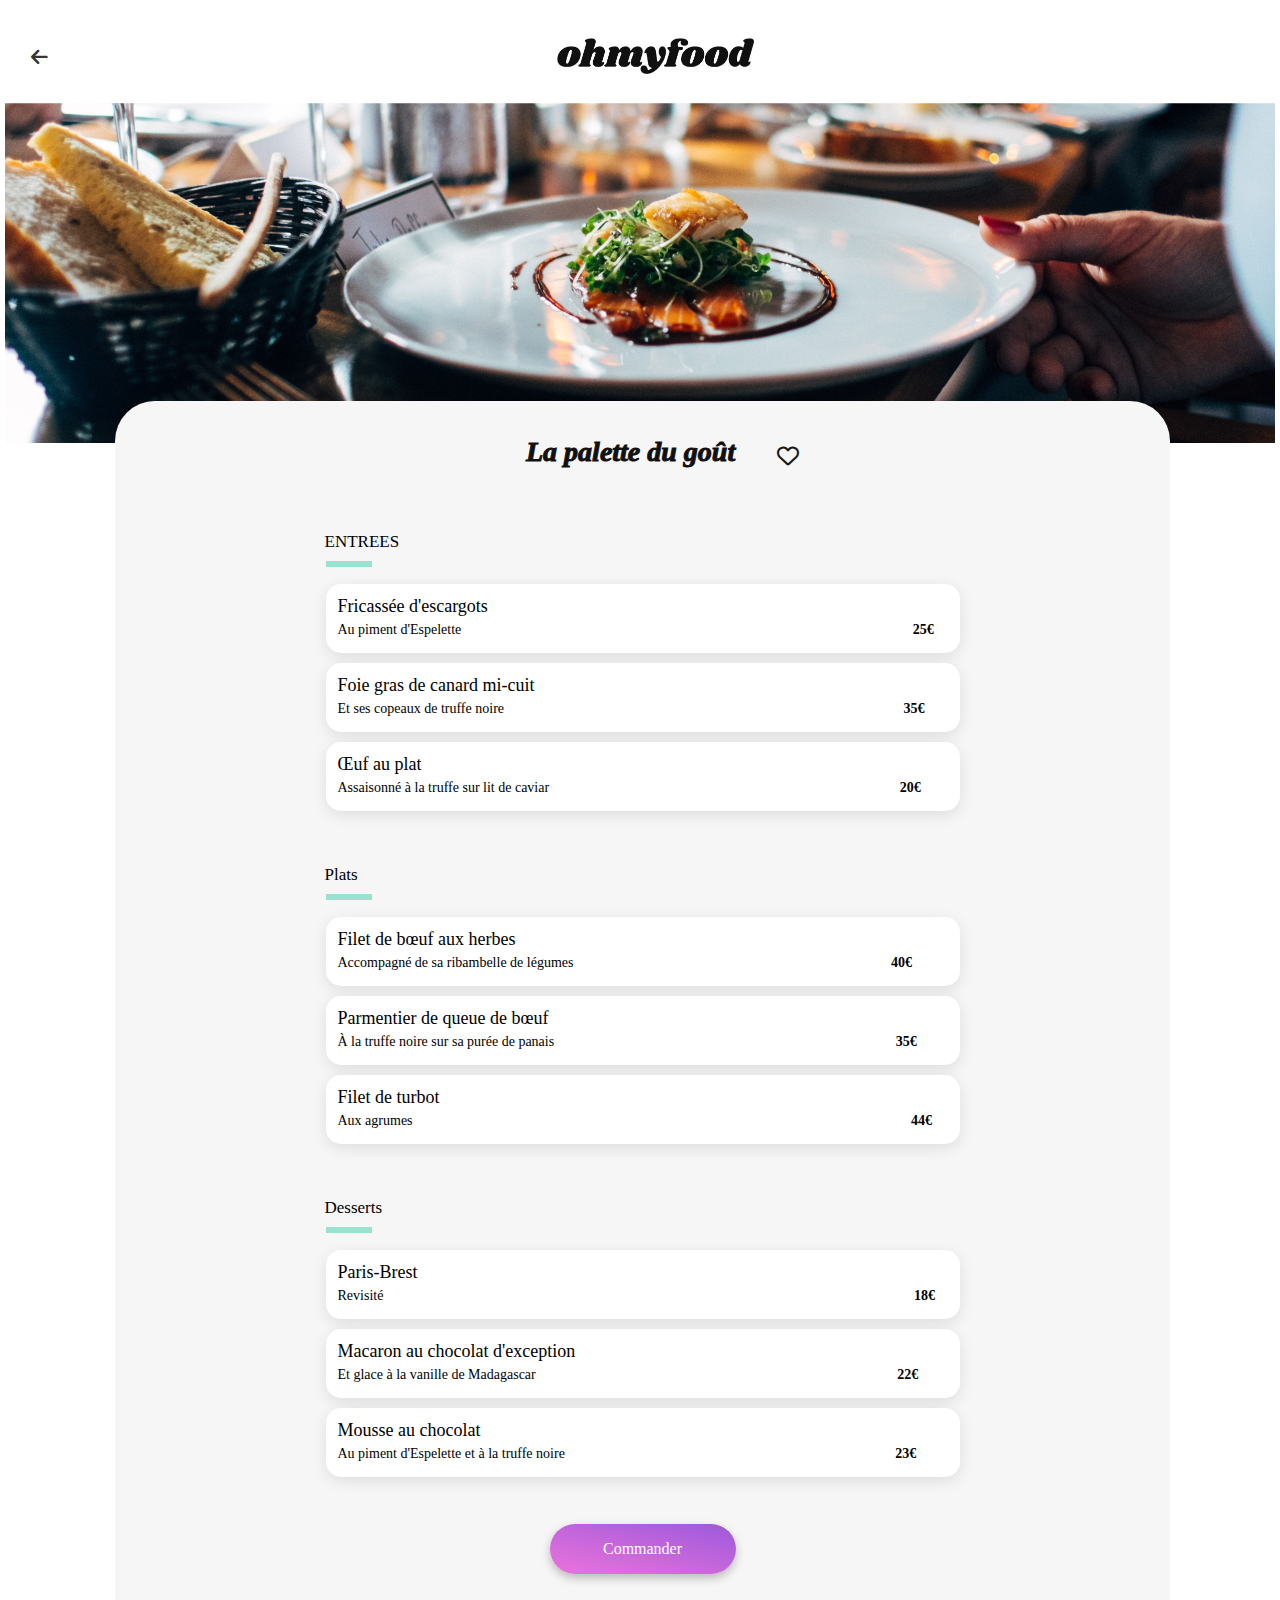
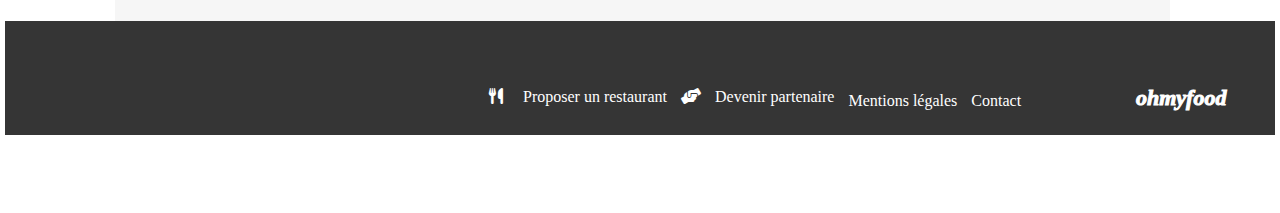
==== restaurant/page1.html @ 1f7837ab "Création des fichiers HTML, CSS, SASS du projet 4 et écriture de leur code" ====
<!DOCTYPE html>
<html lang="en">
<head>
	<meta charset="UTF-8">
	<meta name="viewport" content="width=device-width, initial-scale=1.0">
	<title>Menu - La palette du goût</title>
	<link rel="stylesheet" href="https://cdnjs.cloudflare.com/ajax/libs/font-awesome/6.0.0-beta3/css/all.min.css">
	<link rel="stylesheet" href="../sass/page-1.scss/page1.css">
</head>
<body>
	<div class="container">
		<header class="headers">
			<div class="page1-log">
				<div class="page1-log__icon-header">
					<a href="/restaurant/index.html"><i class="fa-solid fa-arrow-left"></i></a>
				</div>
				<img class="page1-log__logo" src="/images/logo/ohmyfood.png" alt="">
			</div>
		</header>
		<main>
			<img class="page1-img" src="/images/restaurants/jay-wennington-N_Y88TWmGwA-unsplash.jpg" alt="">
			<section>
				<div>
					<h1>La palette du goût</h1>
					<div>
						<input type="checkbox" class="checkbox" id="checkbox">
						<label for="checkbox" class="label">
							<i class="fa-regular fa-heart"></i>
						</label>
					</div>
				</div>
				<article>
						<div>
							<p>ENTREES</p>
							<div></div>
						</div>
						<div>
							<ul>
								<li class="list-item-1">
									<h2>Fricassée d'escargots</h2>
									<p>
										Au piment d'Espelette
										<span>25€</span>
									</p>
									<input type="checkbox" class="toggle-checkbox-1" id="trigger-1">
      								<label for="trigger-1" class="trigger-1">
										<div>
											<span>
												<i class="fa-solid fa-check"></i>
											</span>
										</div>
									</label>
								</li>
								<li class="list-item-2">
									<h2>Foie gras de canard mi-cuit</h2>
									<p>
										Et ses copeaux de truffe noire
										<span class="montant-35">35€</span>
									</p>
									<input type="checkbox" class="toggle-checkbox-2" id="trigger-2">
      								<label for="trigger-2" class="trigger-2">
										<div class="button-vert">
											<span>
												<i class="fa-solid fa-check"></i>
											</span>
										</div>
									</label>
								</li>
								<li class="list-item-3">
									<h2>Œuf au plat</h2>
									<p>
										Assaisonné à la truffe sur lit de caviar
										<span class="montant-20">20€</span>
									</p>
									<input type="checkbox" class="toggle-checkbox-3" id="trigger-3">
      								<label for="trigger-3" class="trigger-3">
										<div class="button-vert">
											<span>
												<i class="fa-solid fa-check"></i>
											</span>
										</div>
									</label>
								</li>
							</ul>
						</div>
				</article>
				<article>
					<div>
						<p>Plats</p>
						<div></div>
					</div>
					<div>
						<ul>
							<li class="list-item-4">
								<h2>Filet de bœuf aux herbes</h2>
								<p>
									Accompagné de sa ribambelle de légumes
									<span class="montant-40">40€</span>
								</p>
								<input type="checkbox" class="toggle-checkbox-4" id="trigger-4">
      							<label for="trigger-4" class="trigger-4">
									<div class="button-vert">
										<span>
											<i class="fa-solid fa-check"></i>
										</span>
									</div>
								</label>
							</li>
							<li class="list-item-5">
								<h2>Parmentier de queue de bœuf</h2>
								<p>
									À la truffe noire sur sa purée de panais
									<span class="montant-list">35€</span>
								</p>
								<input type="checkbox" class="toggle-checkbox-5" id="trigger-5">
      							<label for="trigger-5" class="trigger-5">
									<div class="button-vert">
										<span>
											<i class="fa-solid fa-check"></i>
										</span>
									</div>
								</label>
							</li>
							<li class="list-item-6">
								<h2>Filet de turbot</h2>
								<p>
									Aux agrumes
									<span class="montant-list-1">44€</span>
								</p>
								<input type="checkbox" class="toggle-checkbox-6" id="trigger-6">
      							<label for="trigger-6" class="trigger-6">
									<div class="button-vert">
										<span>
											<i class="fa-solid fa-check"></i>
										</span>
									</div>
								</label>
							</li>
						</ul>
					</div>
				</article>
				<article>
					<div>
						<p>Desserts</p>
						<div></div>
					</div>
					<div>
						<ul>
							<li class="list-item-7">
								<h2>Paris-Brest</h2>
								<p>
									Revisité
									<span class="montant-list-2">18€</span>
								</p>
								<input type="checkbox" class="toggle-checkbox-7" id="trigger-7">
      							<label for="trigger-7" class="trigger-7">
									<div class="button-vert">
										<span>
											<i class="fa-solid fa-check"></i>
										</span>
									</div>
								</label>
							</li>
							<li class="list-item-8">
								<h2>Macaron au chocolat d'exception</h2>
								<p>
									Et glace à la vanille de Madagascar
									<span class="montant-list-3">22€</span>
								</p>
								<input type="checkbox" class="toggle-checkbox-8" id="trigger-8">
      							<label for="trigger-8" class="trigger-8">
									<div class="button-vert">
										<span>
											<i class="fa-solid fa-check"></i>
										</span>
									</div>
								</label>
							</li>
							<li class="list-item-9">
								<h2>Mousse au chocolat</h2>
								<p>
									Au piment d'Espelette et à la truffe noire
									<span class="montant-list-4">23€</span>
								</p>
								<input type="checkbox" class="toggle-checkbox-9" id="trigger-9">
      							<label for="trigger-9" class="trigger-9">
									<div class="button-vert">
										<span>
											<i class="fa-solid fa-check"></i>
										</span>
									</div>
								</label>
							</li>
						</ul>
					</div>
				</article>
				<button>Commander</button>
			</section>
		</main>
		<footer>
			<h2>ohmyfood</h2>
			<div>
				<p class="icon-restaurant">
					<i class="fa-solid fa-utensils"></i>
					Proposer un restaurant
				</p>
				<p class="icon-restaurant-2">
					<i class="fa-solid fa-handshake-angle"></i>
					Devenir partenaire
				</p>
				<p>Mentions légales</p>
				<p>Contact</p>
			</div>
		</footer>
	</div>
</body>
</html>
---- sass/page-1.scss/page1.css ----
@keyframes slideIn {
  from {
    width: 0;
    opacity: 0;
  }
  to {
    width: 17%;
    opacity: 1;
  }
}
@keyframes movePrice {
  from {
    transform: translateX(0);
  }
  to {
    transform: translateX(-40%);
  }
}
* {
  font-family: Roboto;
}

body {
  display: flex;
  flex-direction: column;
  justify-content: center;
}

.container {
  display: flex;
  flex-direction: column;
  justify-content: center;
  align-items: center;
  width: 100%;
  height: auto;
  padding: 0 20px;
  box-sizing: border-box;
}

.headers {
  display: flex;
  align-items: center;
  justify-content: center;
  width: 375px;
  height: 63px;
}
@media (min-width: 1024px) {
  .headers {
    width: 1270px;
    height: 96.34px;
  }
}

.page1-log {
  display: flex;
  flex-direction: row;
  align-items: center;
  justify-content: center;
  width: 375px;
  height: 63px;
}
.page1-log__icon-header {
  display: flex;
  align-items: center;
  justify-content: center;
  width: 30px;
  height: 30px;
}
.page1-log__icon-header a {
  text-decoration: none;
  color: inherit;
}
.page1-log__icon-header .fa-arrow-left {
  display: flex;
  align-items: center;
  justify-content: center;
  color: rgb(53, 53, 53);
  font-size: 19px;
  padding-right: 105px;
}
@media (min-width: 1024px) {
  .page1-log__icon-header .fa-arrow-left {
    margin-left: -900px;
  }
}
.page1-log__logo {
  width: 197px;
  height: 36px;
}

.page1-img {
  width: 375px;
  margin-top: 0;
  position: relative;
}
@media (min-width: 1024px) {
  .page1-img {
    width: 1270px;
    height: 430px;
    margin-top: -91px;
    -o-object-fit: cover;
       object-fit: cover;
    -webkit-clip-path: inset(90px 0 0 0);
            clip-path: inset(90px 0 0 0);
  }
}

section {
  display: flex;
  flex-direction: column;
  align-items: center;
  position: absolute;
  margin-top: -56px;
  width: 375px;
  height: 1170px;
  background: rgb(246, 246, 246);
  border-radius: 40px 40px 0 0;
}
@media (min-width: 1024px) {
  section {
    margin-left: 110px;
    width: 1055px;
    height: 1220px;
    margin-top: -46px;
  }
}
section div {
  display: flex;
  flex-direction: row;
}
section div h1 {
  width: 341px;
  height: 29px;
  font-family: Shrikhand;
  font-size: 28px;
  font-style: italic;
  font-weight: bold;
  -webkit-text-stroke: 1px;
  color: rgb(16, 16, 16);
  margin-left: 90px;
  margin-top: 35px;
}
@media (min-width: 1024px) {
  section div h1 {
    margin-left: 180px;
    margin-bottom: 50px;
  }
}
section div div {
  display: flex;
  justify-content: center;
  align-items: center;
  width: 22px;
  height: 21px;
  margin-top: 43px;
  margin-right: 70px;
}
@media (min-width: 1024px) {
  section div div {
    margin-left: -20px;
  }
}
section div div .checkbox {
  margin-top: -40px;
  display: none;
}
section div div .label {
  cursor: pointer;
  width: 23px;
  height: 20px;
  margin-left: -140px;
}
section div div i {
  font-size: 22px;
  opacity: 0.9;
  padding-right: 150px;
}
section div div .checkbox:checked ~ .label i {
  color: #9356DC;
  font-weight: 900;
}
section article {
  width: 349px;
  height: 333px;
}
@media (min-width: 1024px) {
  section article {
    display: flex;
    flex-direction: column;
    justify-content: center;
    align-items: center;
  }
}
section article div {
  display: flex;
  flex-direction: column;
}
@media (min-width: 1024px) {
  section article div {
    width: 634px;
  }
}
section article div p {
  width: 275px;
  height: 27px;
  font-size: 17px;
  font-weight: 300;
  color: rgb(0, 0, 0);
}
@media (min-width: 1024px) {
  section article div p {
    padding-right: 361px;
  }
}
section article div div {
  width: 40px;
  height: 0;
  margin-top: -15px;
  border: 3px solid rgb(153, 226, 208);
}
@media (min-width: 1024px) {
  section article div div {
    margin-left: -518px;
    margin-bottom: -20px;
  }
}
@media (min-width: 1024px) {
  section article div {
    display: flex;
    justify-content: center;
    align-items: center;
  }
}
section article div ul {
  display: flex;
  flex-direction: column;
  align-items: center;
  gap: 10px;
}
@media (min-width: 1024px) {
  section article div ul {
    width: 634px;
    height: 270px;
    justify-content: center;
  }
}
section article div ul .list-item-1 {
  position: relative;
  margin-left: -40px;
  width: 349px;
  height: 69px;
  border-radius: 15px 15px 15px 15px;
  background: rgb(255, 255, 255);
  box-shadow: 0px 4.01px 15.04px 0px rgba(0, 0, 0, 0.1);
  list-style-type: none;
  cursor: pointer;
  overflow: hidden;
}
@media (min-width: 1024px) {
  section article div ul .list-item-1 {
    width: 634px;
  }
}
section article div ul .list-item-1 h2 {
  width: 267px;
  height: 21px;
  font-size: 18px;
  font-weight: 500;
  line-height: 21.09px;
  margin-top: 12px;
  padding-left: 12px;
  text-wrap: nowrap;
}
section article div ul .list-item-1 p {
  width: 20px;
  height: 19px;
  margin-top: -10px;
  font-size: 14px;
  padding-left: 12px;
  text-wrap: nowrap;
}
@media (min-width: 1024px) {
  section article div ul .list-item-1 p {
    text-wrap: nowrap;
    width: 0;
  }
}
section article div ul .list-item-1 p span {
  margin-left: 158px;
  font-weight: bold;
  transition: transform 1s ease;
}
@media (min-width: 1024px) {
  section article div ul .list-item-1 p span {
    margin-left: 448px;
  }
}
section article div ul .list-item-1 label div {
  display: flex;
  align-items: center;
  justify-content: center;
  position: absolute;
  background: rgb(153, 226, 208);
  width: 56px;
  right: -70px;
  height: 69px;
  border: none;
  margin-top: 0;
  border-radius: 0px 15px 15px 0px;
  opacity: 0;
}
@media (min-width: 1024px) {
  section article div ul .list-item-1 label div {
    margin-left: 634px;
    height: 69.5px;
  }
}
section article div ul .list-item-1 label div span {
  display: flex;
  align-items: center;
  justify-content: center;
  width: 20px;
  height: 20px;
  background-color: white;
  border-radius: 50px;
}
section article div ul .list-item-1 label div span i {
  display: flex;
  align-items: center;
  justify-content: center;
  color: rgb(153, 226, 208);
  font-size: 15px;
  padding: 2px 2px 0 2px;
}
section article div ul .list-item-1 .toggle-checkbox-1 {
  display: none;
}
section article div ul .list-item-1 .trigger-1 {
  display: block;
  cursor: pointer;
  width: 100%;
  height: 100%;
  margin-top: -71px;
}
section article div ul .list-item-1 .toggle-checkbox-1:checked + .trigger-1 div {
  animation: slideIn 0.5s forwards;
}
@media (min-width: 1024px) {
  section article div ul .list-item-1 .toggle-checkbox-1:hover + .trigger-1 div {
    animation: slideIn 0.5s forwards;
  }
}
section article div ul .list-item-1 .toggle-checkbox-1:checked ~ .trigger-1 p span {
  animation: movePrice 0.5s forwards;
}
section article div ul .list-item-2 {
  position: relative;
  margin-left: -40px;
  width: 349px;
  height: 69px;
  border-radius: 15px 15px 15px 15px;
  background: rgb(255, 255, 255);
  box-shadow: 0px 4.01px 15.04px 0px rgba(0, 0, 0, 0.1);
  list-style-type: none;
  cursor: pointer;
  overflow: hidden;
}
@media (min-width: 1024px) {
  section article div ul .list-item-2 {
    width: 634px;
  }
}
section article div ul .list-item-2 h2 {
  width: 267px;
  height: 21px;
  font-size: 18px;
  font-weight: 500;
  line-height: 21.09px;
  margin-top: 12px;
  padding-left: 12px;
  text-wrap: nowrap;
}
section article div ul .list-item-2 p {
  width: 20px;
  height: 19px;
  margin-top: -10px;
  font-size: 14px;
  padding-left: 12px;
  text-wrap: nowrap;
}
@media (min-width: 1024px) {
  section article div ul .list-item-2 p {
    text-wrap: nowrap;
  }
}
section article div ul .list-item-2 p .montant-35 {
  margin-left: 108px;
  font-weight: bold;
}
@media (min-width: 1024px) {
  section article div ul .list-item-2 p .montant-35 {
    margin-left: 396px;
  }
}
section article div ul .list-item-2 label div {
  display: flex;
  align-items: center;
  justify-content: center;
  position: absolute;
  background: rgb(153, 226, 208);
  width: 56px;
  right: -70px;
  height: 69px;
  border: none;
  margin-top: -1px;
  border-radius: 0px 15px 15px 0px;
  opacity: 0;
}
@media (min-width: 1024px) {
  section article div ul .list-item-2 label div {
    margin-left: 634px;
  }
}
section article div ul .list-item-2 label div span {
  display: flex;
  align-items: center;
  width: 20px;
  height: 20px;
  background-color: white;
  border-radius: 50px;
}
section article div ul .list-item-2 label div span i {
  color: rgb(153, 226, 208);
  font-size: 15px;
  padding: 2px 0 0 2px;
}
section article div ul .list-item-2 .toggle-checkbox-2 {
  display: none;
}
section article div ul .list-item-2 .trigger-2 {
  display: block;
  cursor: pointer;
  width: 100%;
  height: 100%;
  margin-top: -70px;
}
section article div ul .list-item-2 .toggle-checkbox-2:checked + .trigger-2 div {
  animation: slideIn 0.5s forwards;
}
@media (min-width: 1024px) {
  section article div ul .list-item-2 .toggle-checkbox-2:hover + .trigger-2 div {
    animation: slideIn 0.5s forwards;
  }
}
section article div ul .list-item-3 {
  position: relative;
  margin-left: -40px;
  width: 349px;
  height: 69px;
  border-radius: 15px 15px 15px 15px;
  background: rgb(255, 255, 255);
  box-shadow: 0px 4.01px 15.04px 0px rgba(0, 0, 0, 0.1);
  list-style-type: none;
  cursor: pointer;
  overflow: hidden;
}
@media (min-width: 1024px) {
  section article div ul .list-item-3 {
    width: 634px;
  }
}
section article div ul .list-item-3 h2 {
  width: 267px;
  height: 21px;
  font-size: 18px;
  font-weight: 500;
  line-height: 21.09px;
  margin-top: 12px;
  padding-left: 12px;
  text-wrap: nowrap;
}
section article div ul .list-item-3 p {
  width: 20px;
  height: 19px;
  margin-top: -10px;
  font-size: 14px;
  padding-left: 12px;
  text-wrap: nowrap;
}
@media (min-width: 1024px) {
  section article div ul .list-item-3 p {
    text-wrap: nowrap;
  }
}
section article div ul .list-item-3 p .montant-20 {
  margin-left: 60px;
  font-weight: bold;
}
@media (min-width: 1024px) {
  section article div ul .list-item-3 p .montant-20 {
    margin-left: 347px;
  }
}
section article div ul .list-item-3 label div {
  display: flex;
  align-items: center;
  justify-content: center;
  position: absolute;
  background: rgb(153, 226, 208);
  width: 56px;
  right: -70px;
  height: 69px;
  border: none;
  margin-top: -1px;
  border-radius: 0px 15px 15px 0px;
  opacity: 0;
}
@media (min-width: 1024px) {
  section article div ul .list-item-3 label div {
    margin-left: 634px;
    height: 69.5px;
  }
}
section article div ul .list-item-3 label div span {
  display: flex;
  align-items: center;
  width: 20px;
  height: 20px;
  background-color: white;
  border-radius: 50px;
}
section article div ul .list-item-3 label div span i {
  color: rgb(153, 226, 208);
  font-size: 15px;
  padding: 2px 0 0 2px;
}
section article div ul .list-item-3 .toggle-checkbox-3 {
  display: none;
}
section article div ul .list-item-3 .trigger-3 {
  display: block;
  cursor: pointer;
  width: 100%;
  height: 100%;
  margin-top: -70px;
}
section article div ul .list-item-3 .toggle-checkbox-3:checked + .trigger-3 div {
  animation: slideIn 0.5s forwards;
}
@media (min-width: 1024px) {
  section article div ul .list-item-3 .toggle-checkbox-3:hover + .trigger-3 div {
    animation: slideIn 0.5s forwards;
  }
}
section article div ul .list-item-4 {
  position: relative;
  margin-left: -40px;
  width: 349px;
  height: 69px;
  border-radius: 15px 15px 15px 15px;
  background: rgb(255, 255, 255);
  box-shadow: 0px 4.01px 15.04px 0px rgba(0, 0, 0, 0.1);
  list-style-type: none;
  cursor: pointer;
  overflow: hidden;
}
@media (min-width: 1024px) {
  section article div ul .list-item-4 {
    width: 634px;
  }
}
section article div ul .list-item-4 h2 {
  width: 267px;
  height: 21px;
  font-size: 18px;
  font-weight: 500;
  line-height: 21.09px;
  margin-top: 12px;
  padding-left: 12px;
  text-wrap: nowrap;
}
section article div ul .list-item-4 p {
  width: 20px;
  height: 19px;
  margin-top: -10px;
  font-size: 14px;
  padding-left: 12px;
  text-wrap: nowrap;
}
@media (min-width: 1024px) {
  section article div ul .list-item-4 p {
    text-wrap: nowrap;
  }
}
section article div ul .list-item-4 p .montant-40 {
  margin-left: 29px;
  font-weight: bold;
}
@media (min-width: 1024px) {
  section article div ul .list-item-4 p .montant-40 {
    margin-left: 314px;
  }
}
section article div ul .list-item-4 label div {
  display: flex;
  align-items: center;
  justify-content: center;
  position: absolute;
  background: rgb(153, 226, 208);
  width: 56px;
  right: -70px;
  height: 69px;
  border: none;
  margin-top: -1px;
  border-radius: 0px 15px 15px 0px;
  opacity: 0;
}
@media (min-width: 1024px) {
  section article div ul .list-item-4 label div {
    margin-left: 634px;
  }
}
section article div ul .list-item-4 label div span {
  display: flex;
  align-items: center;
  width: 20px;
  height: 20px;
  background-color: white;
  border-radius: 50px;
}
section article div ul .list-item-4 label div span i {
  color: rgb(153, 226, 208);
  font-size: 15px;
  padding: 2px 0 0 2px;
}
section article div ul .list-item-4 .toggle-checkbox-4 {
  display: none;
}
section article div ul .list-item-4 .trigger-4 {
  display: block;
  cursor: pointer;
  width: 100%;
  height: 100%;
  margin-top: -70px;
}
section article div ul .list-item-4 .toggle-checkbox-4:checked + .trigger-4 div {
  animation: slideIn 0.5s forwards;
}
@media (min-width: 1024px) {
  section article div ul .list-item-4 .toggle-checkbox-4:hover + .trigger-4 div {
    animation: slideIn 0.5s forwards;
  }
}
section article div ul .list-item-5 {
  position: relative;
  margin-left: -40px;
  width: 349px;
  height: 69px;
  border-radius: 15px 15px 15px 15px;
  background: rgb(255, 255, 255);
  box-shadow: 0px 4.01px 15.04px 0px rgba(0, 0, 0, 0.1);
  list-style-type: none;
  cursor: pointer;
  overflow: hidden;
}
@media (min-width: 1024px) {
  section article div ul .list-item-5 {
    width: 634px;
  }
}
section article div ul .list-item-5 h2 {
  width: 267px;
  height: 21px;
  font-size: 18px;
  font-weight: 500;
  line-height: 21.09px;
  margin-top: 12px;
  padding-left: 12px;
  text-wrap: nowrap;
}
section article div ul .list-item-5 p {
  width: 20px;
  height: 19px;
  margin-top: -10px;
  font-size: 14px;
  padding-left: 12px;
  text-wrap: nowrap;
}
@media (min-width: 1024px) {
  section article div ul .list-item-5 p {
    text-wrap: nowrap;
  }
}
section article div ul .list-item-5 p .montant-list {
  margin-left: 54px;
  font-weight: bold;
}
@media (min-width: 1024px) {
  section article div ul .list-item-5 p .montant-list {
    margin-left: 338px;
  }
}
section article div ul .list-item-5 label div {
  display: flex;
  align-items: center;
  justify-content: center;
  position: absolute;
  background: rgb(153, 226, 208);
  width: 56px;
  right: -70px;
  height: 69px;
  border: none;
  margin-top: -1px;
  border-radius: 0px 15px 15px 0px;
  opacity: 0;
}
@media (min-width: 1024px) {
  section article div ul .list-item-5 label div {
    margin-left: 634px;
    height: 69.5px;
  }
}
section article div ul .list-item-5 label div span {
  display: flex;
  align-items: center;
  width: 20px;
  height: 20px;
  background-color: white;
  border-radius: 50px;
}
section article div ul .list-item-5 label div span i {
  color: rgb(153, 226, 208);
  font-size: 15px;
  padding: 2px 0 0 2px;
}
section article div ul .list-item-5 .toggle-checkbox-5 {
  display: none;
}
section article div ul .list-item-5 .trigger-5 {
  display: block;
  cursor: pointer;
  width: 100%;
  height: 100%;
  margin-top: -70px;
}
section article div ul .list-item-5 .toggle-checkbox-5:checked + .trigger-5 div {
  animation: slideIn 0.5s forwards;
}
@media (min-width: 1024px) {
  section article div ul .list-item-5 .toggle-checkbox-5:hover + .trigger-5 div {
    animation: slideIn 0.5s forwards;
  }
}
section article div ul .list-item-6 {
  position: relative;
  margin-left: -40px;
  width: 349px;
  height: 69px;
  border-radius: 15px 15px 15px 15px;
  background: rgb(255, 255, 255);
  box-shadow: 0px 4.01px 15.04px 0px rgba(0, 0, 0, 0.1);
  list-style-type: none;
  cursor: pointer;
  overflow: hidden;
}
@media (min-width: 1024px) {
  section article div ul .list-item-6 {
    width: 634px;
  }
}
section article div ul .list-item-6 h2 {
  width: 267px;
  height: 21px;
  font-size: 18px;
  font-weight: 500;
  line-height: 21.09px;
  margin-top: 12px;
  padding-left: 12px;
  text-wrap: nowrap;
}
section article div ul .list-item-6 p {
  width: 20px;
  height: 19px;
  margin-top: -10px;
  font-size: 14px;
  padding-left: 12px;
  text-wrap: nowrap;
}
@media (min-width: 1024px) {
  section article div ul .list-item-6 p {
    text-wrap: nowrap;
  }
}
section article div ul .list-item-6 p .montant-list-1 {
  margin-left: 211px;
  font-weight: bold;
}
@media (min-width: 1024px) {
  section article div ul .list-item-6 p .montant-list-1 {
    margin-left: 495px;
  }
}
section article div ul .list-item-6 label div {
  display: flex;
  align-items: center;
  justify-content: center;
  position: absolute;
  background: rgb(153, 226, 208);
  width: 56px;
  right: -70px;
  height: 69px;
  border: none;
  margin-top: -1px;
  border-radius: 0px 15px 15px 0px;
  opacity: 0;
}
@media (min-width: 1024px) {
  section article div ul .list-item-6 label div {
    margin-left: 634px;
  }
}
section article div ul .list-item-6 label div span {
  display: flex;
  align-items: center;
  width: 20px;
  height: 20px;
  background-color: white;
  border-radius: 50px;
}
section article div ul .list-item-6 label div span i {
  color: rgb(153, 226, 208);
  font-size: 15px;
  padding: 2px 0 0 2px;
}
section article div ul .list-item-6 .toggle-checkbox-6 {
  display: none;
}
section article div ul .list-item-6 .trigger-6 {
  display: block;
  cursor: pointer;
  width: 100%;
  height: 100%;
  margin-top: -70px;
}
section article div ul .list-item-6 .toggle-checkbox-6:checked + .trigger-6 div {
  animation: slideIn 0.5s forwards;
}
@media (min-width: 1024px) {
  section article div ul .list-item-6 .toggle-checkbox-6:hover + .trigger-6 div {
    animation: slideIn 0.5s forwards;
  }
}
section article div ul .list-item-7 {
  position: relative;
  margin-left: -40px;
  width: 349px;
  height: 69px;
  border-radius: 15px 15px 15px 15px;
  background: rgb(255, 255, 255);
  box-shadow: 0px 4.01px 15.04px 0px rgba(0, 0, 0, 0.1);
  list-style-type: none;
  cursor: pointer;
  overflow: hidden;
}
@media (min-width: 1024px) {
  section article div ul .list-item-7 {
    width: 634px;
  }
}
section article div ul .list-item-7 h2 {
  width: 267px;
  height: 21px;
  font-size: 18px;
  font-weight: 500;
  line-height: 21.09px;
  margin-top: 12px;
  padding-left: 12px;
  text-wrap: nowrap;
}
section article div ul .list-item-7 p {
  width: 20px;
  height: 19px;
  margin-top: -10px;
  font-size: 14px;
  padding-left: 12px;
  text-wrap: nowrap;
}
@media (min-width: 1024px) {
  section article div ul .list-item-7 p {
    text-wrap: nowrap;
  }
}
section article div ul .list-item-7 p .montant-list-2 {
  margin-left: 243px;
  font-weight: bold;
}
@media (min-width: 1024px) {
  section article div ul .list-item-7 p .montant-list-2 {
    margin-left: 527px;
  }
}
section article div ul .list-item-7 label div {
  display: flex;
  align-items: center;
  justify-content: center;
  position: absolute;
  background: rgb(153, 226, 208);
  width: 56px;
  right: -70px;
  height: 69px;
  border: none;
  margin-top: -1px;
  border-radius: 0px 15px 15px 0px;
  opacity: 0;
}
@media (min-width: 1024px) {
  section article div ul .list-item-7 label div {
    margin-left: 634px;
    height: 69.5px;
  }
}
section article div ul .list-item-7 label div span {
  display: flex;
  align-items: center;
  width: 20px;
  height: 20px;
  background-color: white;
  border-radius: 50px;
}
section article div ul .list-item-7 label div span i {
  color: rgb(153, 226, 208);
  font-size: 15px;
  padding: 2px 0 0 2px;
}
section article div ul .list-item-7 .toggle-checkbox-7 {
  display: none;
}
section article div ul .list-item-7 .trigger-7 {
  display: block;
  cursor: pointer;
  width: 100%;
  height: 100%;
  margin-top: -70px;
}
section article div ul .list-item-7 .toggle-checkbox-7:checked + .trigger-7 div {
  animation: slideIn 0.5s forwards;
}
@media (min-width: 1024px) {
  section article div ul .list-item-7 .toggle-checkbox-7:hover + .trigger-7 div {
    animation: slideIn 0.5s forwards;
  }
}
section article div ul .list-item-8 {
  position: relative;
  margin-left: -40px;
  width: 349px;
  height: 69px;
  border-radius: 15px 15px 15px 15px;
  background: rgb(255, 255, 255);
  box-shadow: 0px 4.01px 15.04px 0px rgba(0, 0, 0, 0.1);
  list-style-type: none;
  cursor: pointer;
  overflow: hidden;
}
@media (min-width: 1024px) {
  section article div ul .list-item-8 {
    width: 634px;
  }
}
section article div ul .list-item-8 h2 {
  width: 267px;
  height: 21px;
  font-size: 18px;
  font-weight: 500;
  line-height: 21.09px;
  margin-top: 12px;
  padding-left: 12px;
  text-wrap: nowrap;
}
section article div ul .list-item-8 p {
  width: 20px;
  height: 19px;
  margin-top: -10px;
  font-size: 14px;
  padding-left: 12px;
  text-wrap: nowrap;
}
@media (min-width: 1024px) {
  section article div ul .list-item-8 p {
    text-wrap: nowrap;
  }
}
section article div ul .list-item-8 p .montant-list-3 {
  margin-left: 76px;
  font-weight: bold;
}
@media (min-width: 1024px) {
  section article div ul .list-item-8 p .montant-list-3 {
    margin-left: 358px;
  }
}
section article div ul .list-item-8 label div {
  display: flex;
  align-items: center;
  justify-content: center;
  position: absolute;
  background: rgb(153, 226, 208);
  width: 56px;
  right: -70px;
  height: 69px;
  border: none;
  margin-top: -1px;
  border-radius: 0px 15px 15px 0px;
  opacity: 0;
}
@media (min-width: 1024px) {
  section article div ul .list-item-8 label div {
    margin-left: 634px;
  }
}
section article div ul .list-item-8 label div span {
  display: flex;
  align-items: center;
  width: 20px;
  height: 20px;
  background-color: white;
  border-radius: 50px;
}
section article div ul .list-item-8 label div span i {
  color: rgb(153, 226, 208);
  font-size: 15px;
  padding: 2px 0 0 2px;
}
section article div ul .list-item-8 .toggle-checkbox-8 {
  display: none;
}
section article div ul .list-item-8 .trigger-8 {
  display: block;
  cursor: pointer;
  width: 100%;
  height: 100%;
  margin-top: -70px;
}
section article div ul .list-item-8 .toggle-checkbox-8:checked + .trigger-8 div {
  animation: slideIn 0.5s forwards;
}
@media (min-width: 1024px) {
  section article div ul .list-item-8 .toggle-checkbox-8:hover + .trigger-8 div {
    animation: slideIn 0.5s forwards;
  }
}
section article div ul .list-item-9 {
  position: relative;
  margin-left: -40px;
  width: 349px;
  height: 69px;
  border-radius: 15px 15px 15px 15px;
  background: rgb(255, 255, 255);
  box-shadow: 0px 4.01px 15.04px 0px rgba(0, 0, 0, 0.1);
  list-style-type: none;
  cursor: pointer;
  overflow: hidden;
}
@media (min-width: 1024px) {
  section article div ul .list-item-9 {
    width: 634px;
  }
}
section article div ul .list-item-9 h2 {
  width: 267px;
  height: 21px;
  font-size: 18px;
  font-weight: 500;
  line-height: 21.09px;
  margin-top: 12px;
  padding-left: 12px;
  text-wrap: nowrap;
}
section article div ul .list-item-9 p {
  width: 20px;
  height: 19px;
  margin-top: -10px;
  font-size: 14px;
  padding-left: 12px;
  text-wrap: nowrap;
}
@media (min-width: 1024px) {
  section article div ul .list-item-9 p {
    text-wrap: nowrap;
  }
}
section article div ul .list-item-9 p .montant-list-4 {
  margin-left: 46px;
  font-weight: bold;
}
@media (min-width: 1024px) {
  section article div ul .list-item-9 p .montant-list-4 {
    margin-left: 327px;
  }
}
section article div ul .list-item-9 label div {
  display: flex;
  align-items: center;
  justify-content: center;
  position: absolute;
  background: rgb(153, 226, 208);
  width: 56px;
  right: -70px;
  height: 69px;
  border: none;
  margin-top: -1px;
  border-radius: 0px 15px 15px 0px;
  opacity: 0;
}
@media (min-width: 1024px) {
  section article div ul .list-item-9 label div {
    margin-left: 634px;
    height: 69.5px;
  }
}
section article div ul .list-item-9 label div span {
  display: flex;
  align-items: center;
  width: 20px;
  height: 20px;
  background-color: white;
  border-radius: 50px;
}
section article div ul .list-item-9 label div span i {
  color: rgb(153, 226, 208);
  font-size: 15px;
  padding: 2px 0 0 2px;
}
section article div ul .list-item-9 .toggle-checkbox-9 {
  display: none;
}
section article div ul .list-item-9 .trigger-9 {
  display: block;
  cursor: pointer;
  width: 100%;
  height: 100%;
  margin-top: -70px;
}
section article div ul .list-item-9 .toggle-checkbox-9:checked + .trigger-9 div {
  animation: slideIn 0.5s forwards;
}
@media (min-width: 1024px) {
  section article div ul .list-item-9 .toggle-checkbox-9:hover + .trigger-9 div {
    animation: slideIn 0.5s forwards;
  }
}
section button {
  width: 186px;
  height: 50px;
  background: linear-gradient(193.33deg, #9356DC -11.44%, #FF79DA 123.93%);
  color: white;
  border: none;
  font-family: Roboto;
  font-size: 16px;
  font-weight: 500;
  box-shadow: 0px 4px 10px 0px rgba(0, 0, 0, 0.25);
  border-radius: 25px;
  transition: opacity 0.3s, transform 0.3s;
  cursor: pointer;
}
@media (min-width: 1024px) {
  section button {
    margin-top: 10px;
  }
}
section button:hover {
  opacity: 0.9;
  transform: scaleX(1.01);
}

footer {
  width: 375px;
  height: 207px;
  background: rgb(53, 53, 53);
  margin-top: 1110px;
}
@media (min-width: 1024px) {
  footer {
    display: flex;
    flex-direction: row;
    margin-top: 1174px;
    width: 1270px;
    height: 114px;
    position: relative;
  }
}
footer h2 {
  color: white;
  width: 139px;
  height: 27px;
  font-family: Shrikhand;
  font-size: 22px;
  font-style: italic;
  margin-top: 0;
  padding-top: 20px;
  padding-left: 15px;
  padding-bottom: 20px;
  font-weight: bold;
  -webkit-text-stroke: 1px;
}
@media (min-width: 1024px) {
  footer h2 {
    margin-left: 150px;
    position: absolute;
    right: 0;
    bottom: -15px;
  }
}
footer div {
  width: 205px;
  height: 115px;
  margin-top: -18px;
}
@media (min-width: 1024px) {
  footer div {
    display: flex;
    flex-direction: row;
    margin-top: 77px;
    margin-left: 470px;
  }
}
footer div p {
  display: flex;
  flex-direction: column;
  justify-content: center;
  padding-left: 14px;
  width: 290px;
  height: 25px;
  color: white;
  margin-top: -10px;
  white-space: nowrap;
}
footer div .icon-restaurant {
  display: flex;
  flex-direction: row;
  width: 200px;
}
footer div .icon-restaurant i {
  margin-right: 23px;
  width: 11px;
  height: 13px;
}
footer div .icon-restaurant-2 {
  display: flex;
  flex-direction: row;
  width: 165px;
}
footer div .icon-restaurant-2 i {
  margin-right: 23px;
  width: 11px;
  height: 13px;
}/*# sourceMappingURL=page1.css.map */
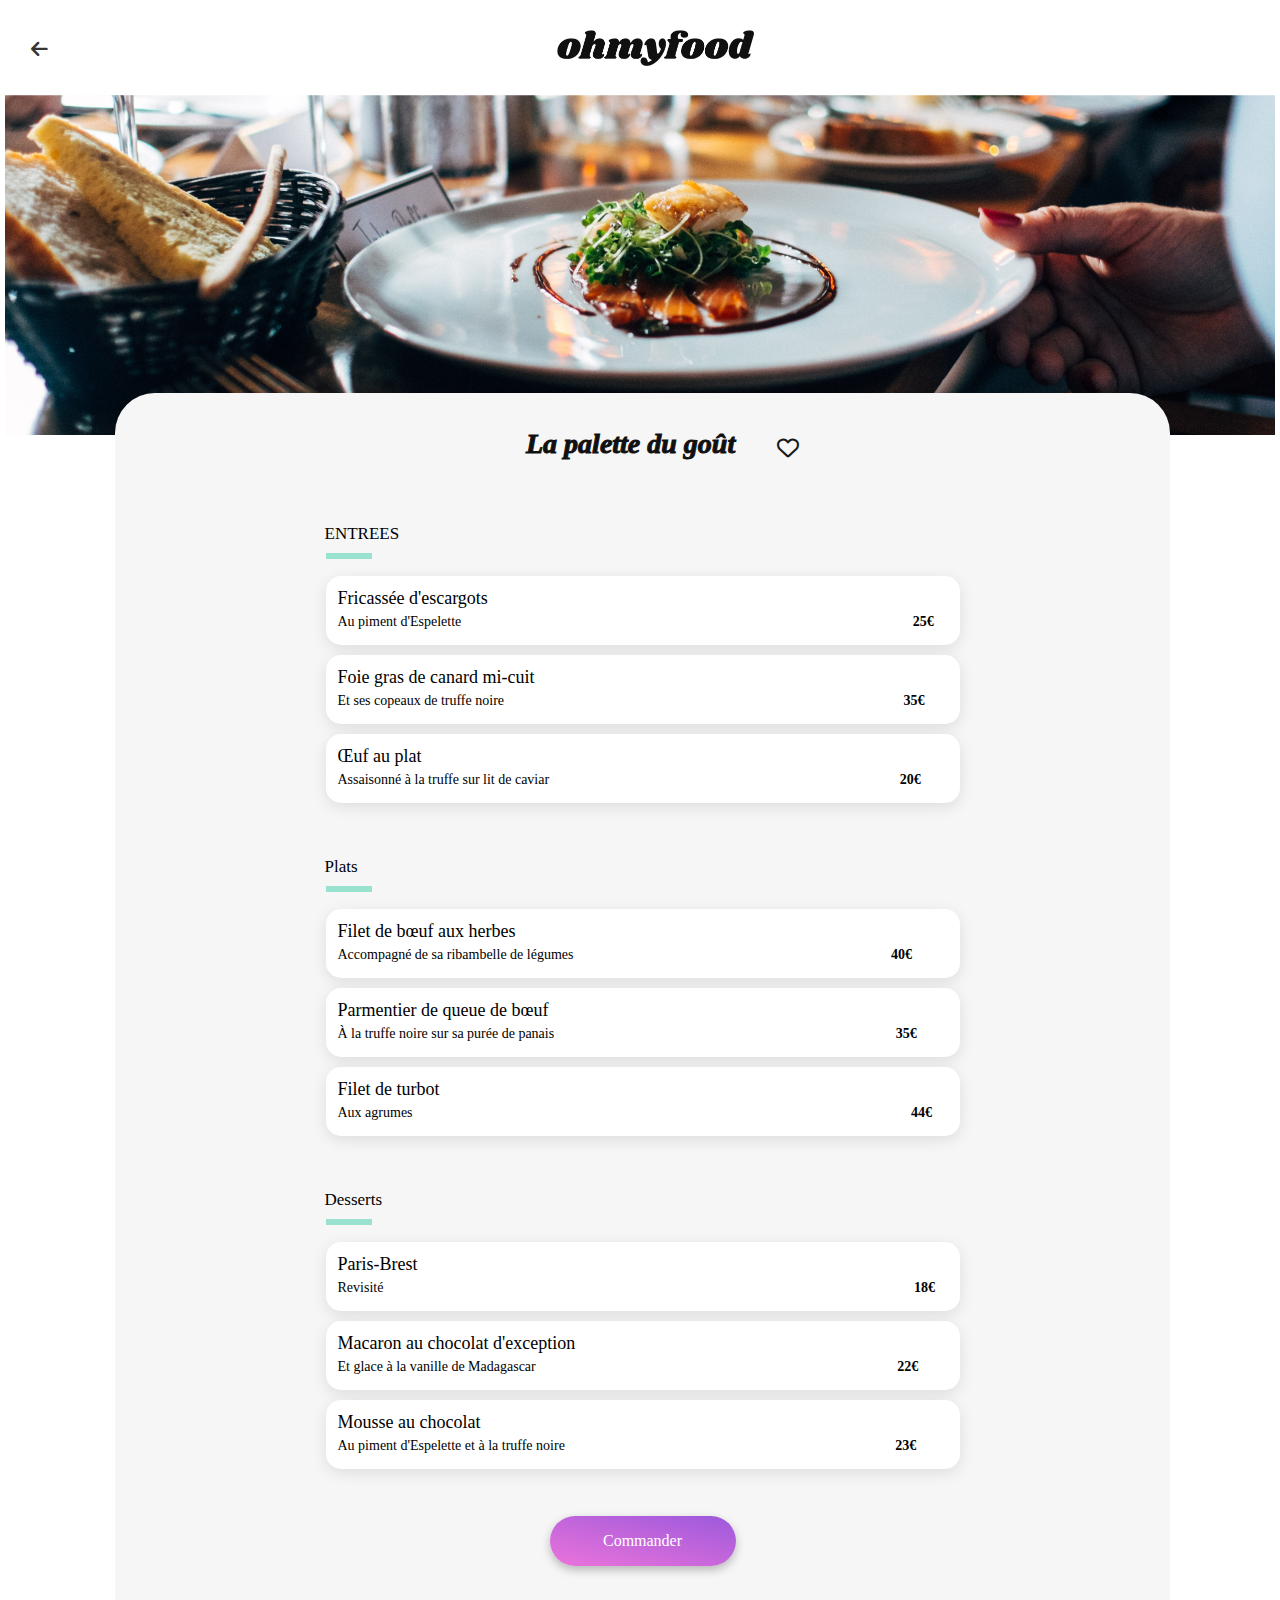
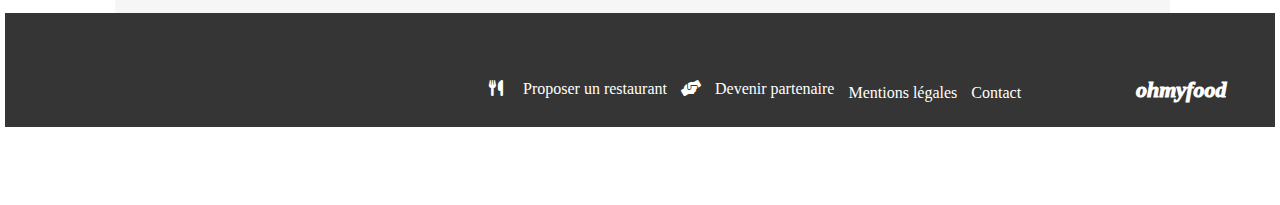
==== commit db3b11d1: "Diviser les codes de la page-1 entre les fichiers Sass." ====
--- a/restaurant/page1.html
+++ b/restaurant/page1.html
@@ -5,27 +5,27 @@
 	<meta name="viewport" content="width=device-width, initial-scale=1.0">
 	<title>Menu - La palette du goût</title>
 	<link rel="stylesheet" href="https://cdnjs.cloudflare.com/ajax/libs/font-awesome/6.0.0-beta3/css/all.min.css">
-	<link rel="stylesheet" href="../sass/page-1.scss/page1.css">
+	<link rel="stylesheet" href="/sass/main.css">
 </head>
 <body>
 	<div class="container">
 		<header class="headers">
-			<div class="page1-log">
-				<div class="page1-log__icon-header">
+			<div class="pages-log">
+				<div class="pages-log__icon-header">
 					<a href="/restaurant/index.html"><i class="fa-solid fa-arrow-left"></i></a>
 				</div>
-				<img class="page1-log__logo" src="/images/logo/ohmyfood.png" alt="">
+				<img class="pages-log__logo" src="/images/logo/ohmyfood.png" alt="">
 			</div>
 		</header>
 		<main>
 			<img class="page1-img" src="/images/restaurants/jay-wennington-N_Y88TWmGwA-unsplash.jpg" alt="">
-			<section>
+			<section class="pages-section">
 				<div>
 					<h1>La palette du goût</h1>
 					<div>
-						<input type="checkbox" class="checkbox" id="checkbox">
-						<label for="checkbox" class="label">
-							<i class="fa-regular fa-heart"></i>
+						<input type="checkbox" class="checkbox-page" id="checkbox">
+						<label for="checkbox" class="label-page">
+							<i class="fa-regular fa-heart heart-page"></i>
 						</label>
 					</div>
 				</div>
@@ -36,45 +36,45 @@
 						</div>
 						<div>
 							<ul>
-								<li class="list-item-1">
+								<li class="list-item">
 									<h2>Fricassée d'escargots</h2>
-									<p>
+									<p class="list-item-paraph">
 										Au piment d'Espelette
 										<span>25€</span>
 									</p>
 									<input type="checkbox" class="toggle-checkbox-1" id="trigger-1">
       								<label for="trigger-1" class="trigger-1">
-										<div>
+										<div class="box-green">
 											<span>
 												<i class="fa-solid fa-check"></i>
 											</span>
 										</div>
 									</label>
 								</li>
-								<li class="list-item-2">
+								<li class="list-item">
 									<h2>Foie gras de canard mi-cuit</h2>
-									<p>
+									<p class="list-item-paraph">
 										Et ses copeaux de truffe noire
 										<span class="montant-35">35€</span>
 									</p>
-									<input type="checkbox" class="toggle-checkbox-2" id="trigger-2">
-      								<label for="trigger-2" class="trigger-2">
-										<div class="button-vert">
+									<input type="checkbox" class="toggle-checkbox-1" id="trigger-2">
+      								<label for="trigger-2" class="trigger-1">
+										<div class="box-green">
 											<span>
 												<i class="fa-solid fa-check"></i>
 											</span>
 										</div>
 									</label>
 								</li>
-								<li class="list-item-3">
+								<li class="list-item">
 									<h2>Œuf au plat</h2>
-									<p>
+									<p class="list-item-paraph">
 										Assaisonné à la truffe sur lit de caviar
 										<span class="montant-20">20€</span>
 									</p>
-									<input type="checkbox" class="toggle-checkbox-3" id="trigger-3">
-      								<label for="trigger-3" class="trigger-3">
-										<div class="button-vert">
+									<input type="checkbox" class="toggle-checkbox-1" id="trigger-3">
+      								<label for="trigger-3" class="trigger-1">
+										<div class="box-green">
 											<span>
 												<i class="fa-solid fa-check"></i>
 											</span>
@@ -91,45 +91,45 @@
 					</div>
 					<div>
 						<ul>
-							<li class="list-item-4">
+							<li class="list-item">
 								<h2>Filet de bœuf aux herbes</h2>
-								<p>
+								<p class="list-item-paraph">
 									Accompagné de sa ribambelle de légumes
 									<span class="montant-40">40€</span>
 								</p>
-								<input type="checkbox" class="toggle-checkbox-4" id="trigger-4">
-      							<label for="trigger-4" class="trigger-4">
-									<div class="button-vert">
-										<span>
-											<i class="fa-solid fa-check"></i>
-										</span>
-									</div>
-								</label>
-							</li>
-							<li class="list-item-5">
+								<input type="checkbox" class="toggle-checkbox-1" id="trigger-4">
+      							<label for="trigger-4" class="trigger-1">
+									<div class="box-green">
+										<span>
+											<i class="fa-solid fa-check"></i>
+										</span>
+									</div>
+								</label>
+							</li>
+							<li class="list-item">
 								<h2>Parmentier de queue de bœuf</h2>
-								<p>
+								<p class="list-item-paraph">
 									À la truffe noire sur sa purée de panais
 									<span class="montant-list">35€</span>
 								</p>
-								<input type="checkbox" class="toggle-checkbox-5" id="trigger-5">
-      							<label for="trigger-5" class="trigger-5">
-									<div class="button-vert">
-										<span>
-											<i class="fa-solid fa-check"></i>
-										</span>
-									</div>
-								</label>
-							</li>
-							<li class="list-item-6">
+								<input type="checkbox" class="toggle-checkbox-1" id="trigger-5">
+      							<label for="trigger-5" class="trigger-1">
+									<div class="box-green">
+										<span>
+											<i class="fa-solid fa-check"></i>
+										</span>
+									</div>
+								</label>
+							</li>
+							<li class="list-item">
 								<h2>Filet de turbot</h2>
-								<p>
+								<p class="list-item-paraph">
 									Aux agrumes
 									<span class="montant-list-1">44€</span>
 								</p>
-								<input type="checkbox" class="toggle-checkbox-6" id="trigger-6">
-      							<label for="trigger-6" class="trigger-6">
-									<div class="button-vert">
+								<input type="checkbox" class="toggle-checkbox-1" id="trigger-6">
+      							<label for="trigger-6" class="trigger-1">
+									<div class="box-green">
 										<span>
 											<i class="fa-solid fa-check"></i>
 										</span>
@@ -146,45 +146,45 @@
 					</div>
 					<div>
 						<ul>
-							<li class="list-item-7">
+							<li class="list-item">
 								<h2>Paris-Brest</h2>
-								<p>
+								<p class="list-item-paraph">
 									Revisité
 									<span class="montant-list-2">18€</span>
 								</p>
-								<input type="checkbox" class="toggle-checkbox-7" id="trigger-7">
-      							<label for="trigger-7" class="trigger-7">
-									<div class="button-vert">
-										<span>
-											<i class="fa-solid fa-check"></i>
-										</span>
-									</div>
-								</label>
-							</li>
-							<li class="list-item-8">
+								<input type="checkbox" class="toggle-checkbox-1" id="trigger-7">
+      							<label for="trigger-7" class="trigger-1">
+									<div class="box-green">
+										<span>
+											<i class="fa-solid fa-check"></i>
+										</span>
+									</div>
+								</label>
+							</li>
+							<li class="list-item">
 								<h2>Macaron au chocolat d'exception</h2>
-								<p>
+								<p class="list-item-paraph">
 									Et glace à la vanille de Madagascar
 									<span class="montant-list-3">22€</span>
 								</p>
-								<input type="checkbox" class="toggle-checkbox-8" id="trigger-8">
-      							<label for="trigger-8" class="trigger-8">
-									<div class="button-vert">
-										<span>
-											<i class="fa-solid fa-check"></i>
-										</span>
-									</div>
-								</label>
-							</li>
-							<li class="list-item-9">
+								<input type="checkbox" class="toggle-checkbox-1" id="trigger-8">
+      							<label for="trigger-8" class="trigger-1">
+									<div class="box-green">
+										<span>
+											<i class="fa-solid fa-check"></i>
+										</span>
+									</div>
+								</label>
+							</li>
+							<li class="list-item">
 								<h2>Mousse au chocolat</h2>
-								<p>
+								<p class="list-item-paraph">
 									Au piment d'Espelette et à la truffe noire
 									<span class="montant-list-4">23€</span>
 								</p>
-								<input type="checkbox" class="toggle-checkbox-9" id="trigger-9">
-      							<label for="trigger-9" class="trigger-9">
-									<div class="button-vert">
+								<input type="checkbox" class="toggle-checkbox-1" id="trigger-9">
+      							<label for="trigger-9" class="trigger-1">
+									<div class="box-green">
 										<span>
 											<i class="fa-solid fa-check"></i>
 										</span>
@@ -194,12 +194,12 @@
 						</ul>
 					</div>
 				</article>
-				<button>Commander</button>
+				<button class="button-pages">Commander</button>
 			</section>
 		</main>
-		<footer>
-			<h2>ohmyfood</h2>
-			<div>
+		<footer class=" footer footer-1">
+			<h2 class="footer-titre">ohmyfood</h2>
+			<div class="footer-box">
 				<p class="icon-restaurant">
 					<i class="fa-solid fa-utensils"></i>
 					Proposer un restaurant
--- a/sass/main.css
+++ b/sass/main.css
@@ -0,0 +1,906 @@
+@keyframes slideIn {
+  from {
+    width: 0;
+    opacity: 0;
+  }
+  to {
+    width: 17%;
+    opacity: 1;
+  }
+}
+@keyframes movePrice {
+  from {
+    transform: translateX(0);
+  }
+  to {
+    transform: translateX(-40%);
+  }
+}
+.titre__button {
+  width: 218px;
+  height: 50px;
+  background: linear-gradient(193.33deg, #9356DC -11.44%, #FF79DA 123.93%);
+  color: rgb(255, 255, 255);
+  box-shadow: 0px 4px 10px 0px rgba(0, 0, 0, 0.25);
+  border: none;
+  border-radius: 30px;
+  font-size: 16px;
+  margin-top: 20px;
+  cursor: pointer;
+  transition: opacity 0.3s, transform 0.3s;
+}
+
+.titre__button:hover {
+  opacity: 0.9;
+  transform: scaleX(1.01);
+}
+
+.button-listItam {
+  cursor: pointer !important;
+  display: flex;
+  align-items: center;
+  justify-content: center;
+  position: relative;
+  width: 322.49px;
+  height: 72.38px;
+  border: none;
+  border-radius: 20px 20px 20px 20px;
+  background: rgb(246, 246, 246);
+  box-shadow: 0px 4px 15px 0px rgba(0, 0, 0, 0.15);
+  margin-left: -6px;
+  font-size: 16px;
+  font-weight: 500;
+}
+.button-listItam span {
+  display: flex;
+  justify-content: center;
+  align-items: center;
+  position: absolute;
+  width: 24px;
+  height: 24px;
+  background: rgb(147, 86, 220);
+  font-size: 14.18px;
+  font-weight: 500;
+  border: none;
+  border-radius: 50%;
+  margin-right: 322px;
+  color: white;
+}
+.button-listItam i {
+  position: absolute;
+  margin-right: 230px;
+  width: 13.02px;
+  height: 19.9px;
+  color: rgb(126, 126, 126);
+}
+.button-listItam .fa-store {
+  color: rgb(147, 86, 220);
+}
+
+.button-pages {
+  width: 186px;
+  height: 50px;
+  background: linear-gradient(193.33deg, #9356DC -11.44%, #FF79DA 123.93%);
+  color: white;
+  border: none;
+  font-family: Roboto;
+  font-size: 16px;
+  font-weight: 500;
+  box-shadow: 0px 4px 10px 0px rgba(0, 0, 0, 0.25);
+  border-radius: 25px;
+  transition: opacity 0.3s, transform 0.3s;
+  cursor: pointer;
+}
+@media (min-width: 1024px) {
+  .button-pages {
+    margin-top: 10px;
+  }
+}
+
+.button-pages:hover {
+  opacity: 0.9;
+  transform: scaleX(1.01);
+}
+
+* {
+  font-family: Roboto;
+}
+
+body {
+  display: flex;
+  flex-direction: column;
+  justify-content: center;
+}
+@media (min-width: 1024px) {
+  body {
+    margin: 0;
+  }
+}
+
+.container {
+  display: flex;
+  flex-direction: column;
+  justify-content: center;
+  align-items: center;
+  width: 100%;
+  height: auto;
+  padding: 0 20px;
+  box-sizing: border-box;
+}
+@media (min-width: 1024px) {
+  .container {
+    margin: 0;
+  }
+}
+
+.headers {
+  display: flex;
+  align-items: center;
+  justify-content: center;
+  width: 375px;
+  height: 63px;
+}
+@media (min-width: 1024px) {
+  .headers {
+    width: 1270px;
+    height: 96.34px;
+  }
+}
+
+.log {
+  display: flex;
+  flex-direction: column;
+  align-items: center;
+}
+.log__logo {
+  width: 197px;
+  height: 36px;
+  padding-top: 15px;
+}
+
+.pages-log {
+  display: flex;
+  flex-direction: row;
+  align-items: center;
+  justify-content: center;
+  width: 375px;
+  height: 63px;
+}
+.pages-log__icon-header {
+  display: flex;
+  align-items: center;
+  justify-content: center;
+  width: 30px;
+  height: 30px;
+}
+.pages-log__icon-header a {
+  text-decoration: none;
+  color: inherit;
+}
+.pages-log__icon-header .fa-arrow-left {
+  display: flex;
+  align-items: center;
+  justify-content: center;
+  color: rgb(53, 53, 53);
+  font-size: 19px;
+  padding-right: 105px;
+}
+@media (min-width: 1024px) {
+  .pages-log__icon-header .fa-arrow-left {
+    margin-left: -900px;
+  }
+}
+.pages-log__logo {
+  width: 197px;
+  height: 36px;
+}
+
+.location {
+  display: flex;
+  align-items: center;
+  justify-content: center;
+  box-shadow: 0px 4px 4px 0px rgba(0, 0, 0, 0.25), 0px 4px 4px rgba(0, 0, 0, 0.1) inset;
+  margin-bottom: -8px;
+  margin-top: 1px;
+  width: 375px;
+  height: 50px;
+  background: rgb(234, 234, 234);
+  font-size: 18.5px;
+  color: rgb(53, 53, 53);
+}
+@media (min-width: 1024px) {
+  .location {
+    width: 1270px;
+    box-shadow: none;
+  }
+}
+
+.location-icon {
+  padding-right: 25px;
+  color: rgb(53, 53, 53);
+}
+
+.titre {
+  display: flex;
+  flex-direction: column;
+  align-items: center;
+  background-color: rgb(246, 246, 246);
+  margin-top: 11px;
+  width: 375px;
+  height: 300px;
+}
+@media (min-width: 1024px) {
+  .titre {
+    width: 1270px;
+    margin-top: 0;
+    height: 230px;
+  }
+}
+.titre__page {
+  width: 275px;
+  height: 68px;
+  font-size: 25px;
+  margin-top: 40px;
+  display: flex;
+  justify-content: center;
+  text-align: center;
+}
+@media (min-width: 1024px) {
+  .titre__page {
+    text-wrap: nowrap;
+  }
+}
+.titre__p {
+  display: flex;
+  justify-content: center;
+  align-items: center;
+  width: 315px;
+  height: 46px;
+  color: rgb(53, 53, 53);
+  font-size: 18px;
+  line-height: 21.09px;
+  text-align: center;
+  margin-top: -10px;
+}
+@media (min-width: 1024px) {
+  .titre__p {
+    text-wrap: nowrap;
+    font-size: 11px;
+    margin-top: -50px;
+  }
+}
+
+.list {
+  display: flex;
+  flex-direction: column;
+  width: 375px;
+  height: 440px;
+}
+@media (min-width: 1024px) {
+  .list {
+    width: 1270px;
+    height: 228.38px;
+  }
+}
+
+.list__titre {
+  width: 275px;
+  height: 31px;
+  margin-top: 50px;
+  margin-left: 20px;
+  font-size: 24px;
+  font-weight: bold;
+}
+@media (min-width: 1024px) {
+  .list__titre {
+    margin-left: 112px;
+  }
+}
+
+.list__items {
+  display: flex;
+  flex-direction: column;
+  gap: 25px;
+}
+@media (min-width: 1024px) {
+  .list__items {
+    display: flex;
+    flex-direction: row;
+    align-items: center;
+    justify-content: center;
+  }
+}
+.list__items--listItem {
+  width: 335px;
+  height: 72.38px;
+  list-style-type: none;
+}
+
+.cards {
+  display: flex;
+  flex-direction: column;
+  align-items: center;
+  gap: 20px;
+  width: 375px;
+  height: 1170px;
+  background: rgb(246, 246, 246);
+}
+@media (min-width: 1024px) {
+  .cards {
+    width: 1270px;
+    height: 730px;
+  }
+}
+.cards .cards-titre {
+  width: 275px;
+  height: 48px;
+  font-size: 24px;
+  font-weight: bold;
+  margin-top: 50px;
+  margin-left: -60px;
+  margin-bottom: -20px;
+}
+@media (min-width: 1024px) {
+  .cards .cards-titre {
+    width: 170px;
+    margin-left: -870px;
+  }
+}
+@media (min-width: 1024px) {
+  .cards div {
+    width: 1080px;
+    height: 602px;
+    gap: 100px;
+    display: flex;
+    flex-direction: row;
+    justify-content: center;
+    flex-wrap: wrap;
+    gap: 8%;
+  }
+}
+.cards div a {
+  text-decoration: none;
+  color: inherit;
+}
+
+.cards-article {
+  display: flex;
+  flex-direction: column;
+  width: 340px;
+  height: 251px;
+  border-radius: 15px;
+  background-color: white;
+  overflow: hidden;
+  margin-bottom: 20px;
+}
+@media (min-width: 1024px) {
+  .cards-article {
+    width: 472px;
+    height: 251px;
+  }
+}
+.cards-article div {
+  position: absolute;
+  display: flex;
+  align-items: center;
+  justify-content: center;
+  align-self: flex-end;
+  margin-top: 10px;
+  margin-right: 10px;
+  width: 80px;
+  height: 29px;
+  background: rgb(153, 226, 208);
+  box-shadow: 0px 2px 4px 0px rgba(0, 0, 0, 0.15);
+  font-size: 14px;
+  font-weight: 500;
+  color: rgb(0, 135, 102);
+}
+.cards-article h3 {
+  width: 267px;
+  height: 20px;
+  font-size: 18px;
+  font-weight: bold;
+  margin-left: 15px;
+  margin-top: 15px;
+}
+.cards-article p {
+  width: 247px;
+  height: 24px;
+  font-size: 16px;
+  margin-left: 15px;
+  margin-top: -10px;
+}
+
+.checkbox-1 {
+  margin-top: -40px;
+  display: none;
+}
+
+.label-1 {
+  cursor: pointer;
+  width: 23px;
+  height: 20px;
+  margin-top: -61px;
+  margin-left: 285px;
+}
+
+.heart-1 {
+  display: flex;
+  align-self: flex-end;
+  align-items: center;
+  justify-content: center;
+  margin-top: -3px;
+  margin-right: 2px;
+  font-size: 25px;
+  opacity: 0.9;
+  color: black;
+  background-color: transparent;
+  --webkit-text-stroke: 1px black;
+  transition: all 0.3s ease;
+}
+@media (min-width: 1024px) {
+  .heart-1 {
+    margin-left: 150px;
+  }
+}
+
+.checkbox-1:checked ~ .label-1 .heart-1 {
+  color: #9356DC;
+  font-weight: 900;
+}
+
+.checkbox-page {
+  margin-top: -40px;
+  display: none;
+}
+
+.label-page {
+  cursor: pointer;
+  width: 23px;
+  height: 20px;
+  margin-left: -140px;
+}
+
+.heart-page {
+  font-size: 22px;
+  opacity: 0.9;
+  padding-right: 150px;
+}
+
+.checkbox-page:checked ~ .label-page .heart-page {
+  color: #9356DC;
+  font-weight: 900;
+}
+
+.footer {
+  width: 375px;
+  height: 207px;
+  background: rgb(53, 53, 53);
+}
+@media (min-width: 1024px) {
+  .footer {
+    display: flex;
+    flex-direction: row;
+    width: 1270px;
+    height: 114px;
+    position: relative;
+  }
+}
+.footer .footer-titre {
+  color: white;
+  width: 139px;
+  height: 27px;
+  font-family: Shrikhand;
+  font-size: 22px;
+  font-style: italic;
+  margin-top: 0;
+  padding-top: 20px;
+  padding-left: 15px;
+  padding-bottom: 20px;
+  font-weight: bold;
+  -webkit-text-stroke: 1px;
+}
+@media (min-width: 1024px) {
+  .footer .footer-titre {
+    margin-left: 150px;
+    position: absolute;
+    right: 0;
+    bottom: -15px;
+  }
+}
+.footer .footer-box {
+  width: 205px;
+  height: 115px;
+  margin-top: -18px;
+}
+@media (min-width: 1024px) {
+  .footer .footer-box {
+    display: flex;
+    flex-direction: row;
+    margin-top: 77px;
+    margin-left: 470px;
+  }
+}
+.footer .footer-box p {
+  display: flex;
+  flex-direction: column;
+  justify-content: center;
+  padding-left: 14px;
+  width: 290px;
+  height: 25px;
+  color: white;
+  margin-top: -10px;
+  white-space: nowrap;
+}
+.footer .footer-box .icon-restaurant {
+  display: flex;
+  flex-direction: row;
+  width: 200px;
+}
+.footer .footer-box .icon-restaurant i {
+  margin-right: 23px;
+  width: 11px;
+  height: 13px;
+}
+.footer .footer-box .icon-restaurant-2 {
+  display: flex;
+  flex-direction: row;
+  width: 165px;
+}
+.footer .footer-box .icon-restaurant-2 i {
+  margin-right: 23px;
+  width: 11px;
+  height: 13px;
+}
+
+.footer-1 {
+  margin-top: 1110px;
+}
+@media (min-width: 1024px) {
+  .footer-1 {
+    margin-top: 1174px;
+  }
+}
+
+.image {
+  position: relative;
+  width: 340px;
+  height: 231px;
+  -webkit-clip-path: inset(55px 0 0 0);
+          clip-path: inset(55px 0 0 0);
+  border-radius: 15px 15px 0 0;
+  margin-top: -57px;
+  -o-object-fit: cover;
+     object-fit: cover;
+}
+@media (min-width: 1024px) {
+  .image {
+    width: 492px;
+  }
+}
+
+.page1-img {
+  width: 375px;
+  margin-top: 0;
+  position: relative;
+}
+@media (min-width: 1024px) {
+  .page1-img {
+    width: 1270px;
+    height: 430px;
+    margin-top: -91px;
+    -o-object-fit: cover;
+       object-fit: cover;
+    -webkit-clip-path: inset(90px 0 0 0);
+            clip-path: inset(90px 0 0 0);
+  }
+}
+
+.pages-section {
+  display: flex;
+  flex-direction: column;
+  align-items: center;
+  position: absolute;
+  margin-top: -56px;
+  width: 375px;
+  height: 1170px;
+  background: rgb(246, 246, 246);
+  border-radius: 40px 40px 0 0;
+}
+@media (min-width: 1024px) {
+  .pages-section {
+    margin-left: 110px;
+    width: 1055px;
+    height: 1220px;
+    margin-top: -46px;
+  }
+}
+.pages-section div {
+  display: flex;
+  flex-direction: row;
+}
+.pages-section div h1 {
+  width: 341px;
+  height: 29px;
+  font-family: Shrikhand;
+  font-size: 28px;
+  font-style: italic;
+  font-weight: bold;
+  -webkit-text-stroke: 1px;
+  color: rgb(16, 16, 16);
+  margin-left: 90px;
+  margin-top: 35px;
+}
+@media (min-width: 1024px) {
+  .pages-section div h1 {
+    margin-left: 180px;
+    margin-bottom: 50px;
+  }
+}
+.pages-section div div {
+  display: flex;
+  justify-content: center;
+  align-items: center;
+  width: 22px;
+  height: 21px;
+  margin-top: 43px;
+  margin-right: 70px;
+}
+@media (min-width: 1024px) {
+  .pages-section div div {
+    margin-left: -20px;
+  }
+}
+.pages-section article {
+  width: 349px;
+  height: 333px;
+}
+@media (min-width: 1024px) {
+  .pages-section article {
+    display: flex;
+    flex-direction: column;
+    justify-content: center;
+    align-items: center;
+  }
+}
+.pages-section article div {
+  display: flex;
+  flex-direction: column;
+}
+@media (min-width: 1024px) {
+  .pages-section article div {
+    width: 634px;
+  }
+}
+.pages-section article div p {
+  width: 275px;
+  height: 27px;
+  font-size: 17px;
+  font-weight: 300;
+  color: rgb(0, 0, 0);
+}
+@media (min-width: 1024px) {
+  .pages-section article div p {
+    padding-right: 361px;
+  }
+}
+.pages-section article div div {
+  width: 40px;
+  height: 0;
+  margin-top: -15px;
+  border: 3px solid rgb(153, 226, 208);
+}
+@media (min-width: 1024px) {
+  .pages-section article div div {
+    margin-left: -518px;
+    margin-bottom: -20px;
+  }
+}
+@media (min-width: 1024px) {
+  .pages-section article div {
+    display: flex;
+    justify-content: center;
+    align-items: center;
+  }
+}
+.pages-section article div ul {
+  display: flex;
+  flex-direction: column;
+  align-items: center;
+  gap: 10px;
+}
+@media (min-width: 1024px) {
+  .pages-section article div ul {
+    width: 634px;
+    height: 270px;
+    justify-content: center;
+  }
+}
+
+.list-item {
+  position: relative;
+  margin-left: -40px;
+  width: 349px;
+  height: 69px;
+  border-radius: 15px 15px 15px 15px;
+  background: rgb(255, 255, 255);
+  box-shadow: 0px 4.01px 15.04px 0px rgba(0, 0, 0, 0.1);
+  list-style-type: none;
+  cursor: pointer;
+  overflow: hidden;
+}
+@media (min-width: 1024px) {
+  .list-item {
+    width: 634px;
+  }
+}
+.list-item h2 {
+  width: 267px;
+  height: 21px;
+  font-size: 18px;
+  font-weight: 500;
+  line-height: 21.09px;
+  margin-top: 12px;
+  padding-left: 12px;
+  text-wrap: nowrap;
+}
+.list-item .list-item-paraph {
+  font-size: 13px;
+  width: 200px;
+  height: 19px;
+  margin-top: -10px;
+  font-size: 14px;
+  padding-left: 12px;
+  text-wrap: nowrap;
+}
+@media (min-width: 1024px) {
+  .list-item .list-item-paraph {
+    text-wrap: nowrap;
+    width: 0;
+  }
+}
+.list-item .list-item-paraph span {
+  margin-left: 158px;
+  font-weight: bold;
+  transition: transform 1s ease;
+}
+@media (min-width: 1024px) {
+  .list-item .list-item-paraph span {
+    margin-left: 448px;
+  }
+}
+.list-item .list-item-paraph .montant-35 {
+  margin-left: 108px;
+  font-weight: bold;
+}
+@media (min-width: 1024px) {
+  .list-item .list-item-paraph .montant-35 {
+    margin-left: 396px;
+  }
+}
+.list-item .list-item-paraph .montant-20 {
+  margin-left: 60px;
+  font-weight: bold;
+}
+@media (min-width: 1024px) {
+  .list-item .list-item-paraph .montant-20 {
+    margin-left: 347px;
+  }
+}
+.list-item .list-item-paraph .montant-40 {
+  margin-left: 29px;
+  font-weight: bold;
+}
+@media (min-width: 1024px) {
+  .list-item .list-item-paraph .montant-40 {
+    margin-left: 314px;
+  }
+}
+.list-item .list-item-paraph .montant-list {
+  margin-left: 54px;
+  font-weight: bold;
+}
+@media (min-width: 1024px) {
+  .list-item .list-item-paraph .montant-list {
+    margin-left: 338px;
+  }
+}
+.list-item .list-item-paraph .montant-list-1 {
+  margin-left: 211px;
+  font-weight: bold;
+}
+@media (min-width: 1024px) {
+  .list-item .list-item-paraph .montant-list-1 {
+    margin-left: 495px;
+  }
+}
+.list-item .list-item-paraph .montant-list-2 {
+  margin-left: 243px;
+  font-weight: bold;
+}
+@media (min-width: 1024px) {
+  .list-item .list-item-paraph .montant-list-2 {
+    margin-left: 527px;
+  }
+}
+.list-item .list-item-paraph .montant-list-3 {
+  margin-left: 75px;
+  font-weight: bold;
+}
+@media (min-width: 1024px) {
+  .list-item .list-item-paraph .montant-list-3 {
+    margin-left: 358px;
+  }
+}
+.list-item .list-item-paraph .montant-list-4 {
+  margin-left: 46px;
+  font-weight: bold;
+}
+@media (min-width: 1024px) {
+  .list-item .list-item-paraph .montant-list-4 {
+    margin-left: 327px;
+  }
+}
+
+.trigger-1 .box-green {
+  display: flex;
+  align-items: center;
+  justify-content: center;
+  position: absolute;
+  background: rgb(153, 226, 208);
+  width: 56px;
+  right: -70px;
+  height: 70px;
+  border: none;
+  margin-top: -1px;
+  border-radius: 0px 15px 15px 0px;
+  opacity: 0;
+}
+@media (min-width: 1024px) {
+  .trigger-1 .box-green {
+    margin-left: 634px;
+    height: 71px;
+  }
+}
+.trigger-1 .box-green span {
+  display: flex;
+  align-items: center;
+  justify-content: center;
+  width: 20px;
+  height: 20px;
+  background-color: white;
+  border-radius: 50px;
+}
+.trigger-1 .box-green span i {
+  display: flex;
+  align-items: center;
+  justify-content: center;
+  color: rgb(153, 226, 208);
+  font-size: 15px;
+  padding: 2px 2px 0 2px;
+}
+
+.toggle-checkbox-1 {
+  display: none;
+}
+
+.trigger-1 {
+  display: block;
+  cursor: pointer;
+  width: 100%;
+  height: 100%;
+  margin-top: -71px;
+}
+
+.toggle-checkbox-1:checked + .trigger-1 div {
+  animation: slideIn 0.5s forwards;
+}
+
+@media (min-width: 1024px) {
+  .toggle-checkbox-1:hover + .trigger-1 div {
+    animation: slideIn 0.5s forwards;
+  }
+}
+.toggle-checkbox-1:checked ~ .trigger-1 p span {
+  animation: movePrice 0.5s forwards;
+}/*# sourceMappingURL=main.css.map */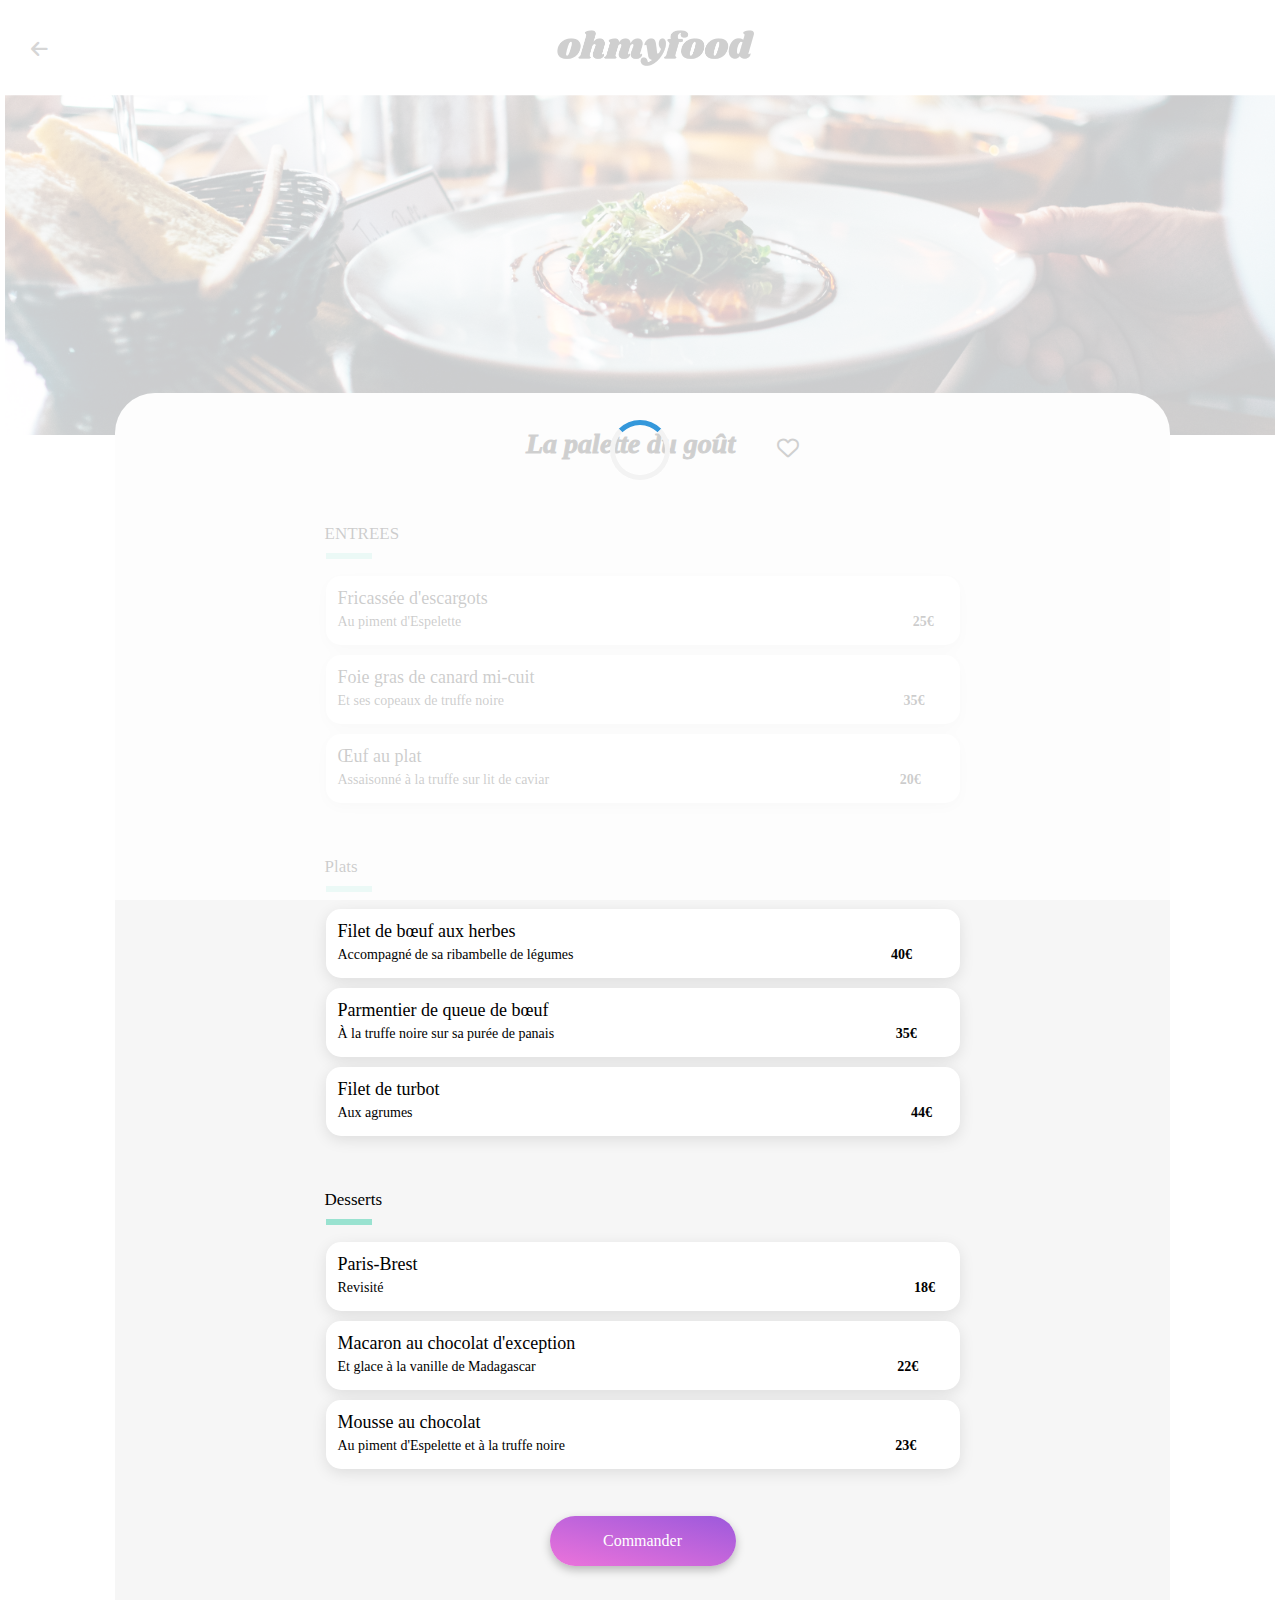
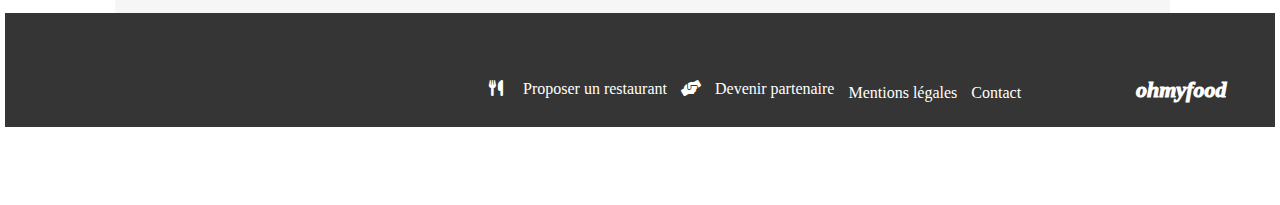
==== commit 7a657a27: "Ajouter une animation de Loader" ====
--- a/restaurant/page1.html
+++ b/restaurant/page1.html
@@ -8,6 +8,9 @@
 	<link rel="stylesheet" href="/sass/main.css">
 </head>
 <body>
+	<div class="loader-overlay">
+		<div class="loader"></div>
+	</div>
 	<div class="container">
 		<header class="headers">
 			<div class="pages-log">
--- a/sass/main.css
+++ b/sass/main.css
@@ -14,6 +14,32 @@
   }
   to {
     transform: translateX(-40%);
+  }
+}
+@keyframes spin {
+  0% {
+    transform: rotate(0deg);
+  }
+  100% {
+    transform: rotate(360deg);
+  }
+}
+@keyframes out-loader {
+  0% {
+    opacity: 1;
+  }
+  100% {
+    opacity: 0;
+  }
+}
+@keyframes out-overlay {
+  0% {
+    opacity: 1;
+    visibility: visible;
+  }
+  100% {
+    opacity: 0;
+    visibility: hidden;
   }
 }
 .titre__button {
@@ -110,6 +136,7 @@
   display: flex;
   flex-direction: column;
   justify-content: center;
+  visibility: visible;
 }
 @media (min-width: 1024px) {
   body {
@@ -562,6 +589,24 @@
   }
 }
 
+.footer-2 {
+  margin-top: 1000px;
+}
+@media (min-width: 1024px) {
+  .footer-2 {
+    margin-top: 1174px;
+  }
+}
+
+.footer-3 {
+  margin-top: 1180px;
+}
+@media (min-width: 1024px) {
+  .footer-3 {
+    margin-top: 1260px;
+  }
+}
+
 .image {
   position: relative;
   width: 340px;
@@ -596,6 +641,12 @@
   }
 }
 
+.page2-img {
+  margin-top: -97px;
+  -webkit-clip-path: inset(97px 0 0 0);
+          clip-path: inset(97px 0 0 0);
+}
+
 .pages-section {
   display: flex;
   flex-direction: column;
@@ -697,6 +748,11 @@
   }
 }
 @media (min-width: 1024px) {
+  .pages-section article .page3-titre-entrees {
+    margin-bottom: 24px;
+  }
+}
+@media (min-width: 1024px) {
   .pages-section article div {
     display: flex;
     justify-content: center;
@@ -714,6 +770,24 @@
     width: 634px;
     height: 270px;
     justify-content: center;
+  }
+}
+
+.page2-section {
+  margin-top: -157px;
+}
+@media (min-width: 1024px) {
+  .page2-section {
+    margin-top: -46px;
+  }
+}
+
+.page-section-3 {
+  height: 1236px;
+}
+@media (min-width: 1024px) {
+  .page-section-3 {
+    height: 1305px;
   }
 }
 
@@ -841,6 +915,266 @@
     margin-left: 327px;
   }
 }
+.list-item .list-item-paraph .montant-page2-1 {
+  margin-left: 169px;
+  font-weight: bold;
+}
+@media (min-width: 1024px) {
+  .list-item .list-item-paraph .montant-page2-1 {
+    margin-left: 448px;
+  }
+}
+.list-item .list-item-paraph .montant-page2-2 {
+  margin-left: 85px;
+  font-weight: bold;
+}
+@media (min-width: 1024px) {
+  .list-item .list-item-paraph .montant-page2-2 {
+    margin-left: 365px;
+  }
+}
+.list-item .list-item-paraph .montant-page2-3 {
+  margin-left: 222px;
+  font-weight: bold;
+}
+@media (min-width: 1024px) {
+  .list-item .list-item-paraph .montant-page2-3 {
+    margin-left: 502px;
+  }
+}
+.list-item .list-item-paraph .montant-page2-4 {
+  margin-left: 160px;
+  font-weight: bold;
+}
+@media (min-width: 1024px) {
+  .list-item .list-item-paraph .montant-page2-4 {
+    margin-left: 440px;
+  }
+}
+.list-item .list-item-paraph .montant-page2-5 {
+  margin-left: 130px;
+  font-weight: bold;
+}
+@media (min-width: 1024px) {
+  .list-item .list-item-paraph .montant-page2-5 {
+    margin-left: 410px;
+  }
+}
+.list-item .list-item-paraph .montant-page2-6 {
+  margin-left: 154px;
+  font-weight: bold;
+}
+@media (min-width: 1024px) {
+  .list-item .list-item-paraph .montant-page2-6 {
+    margin-left: 435px;
+  }
+}
+.list-item .list-item-paraph .montant-page2-7 {
+  margin-left: 240px;
+  font-weight: bold;
+}
+@media (min-width: 1024px) {
+  .list-item .list-item-paraph .montant-page2-7 {
+    margin-left: 517px;
+  }
+}
+.list-item .list-item-paraph .montant-page2-8 {
+  margin-left: 230px;
+  font-weight: bold;
+}
+@media (min-width: 1024px) {
+  .list-item .list-item-paraph .montant-page2-8 {
+    margin-left: 508px;
+  }
+}
+.list-item .list-item-paraph .montant-page2-9 {
+  margin-left: 208px;
+  font-weight: bold;
+}
+@media (min-width: 1024px) {
+  .list-item .list-item-paraph .montant-page2-9 {
+    margin-left: 485px;
+  }
+}
+.list-item .list-item-paraph .montant-page3-1 {
+  margin-left: 46px;
+  font-weight: bold;
+}
+@media (min-width: 1024px) {
+  .list-item .list-item-paraph .montant-page3-1 {
+    margin-left: 326px;
+  }
+}
+.list-item .list-item-paraph .montant-page3-2 {
+  margin-left: 109px;
+  font-weight: bold;
+}
+@media (min-width: 1024px) {
+  .list-item .list-item-paraph .montant-page3-2 {
+    margin-left: 390px;
+  }
+}
+.list-item .list-item-paraph .montant-page3-3 {
+  margin-left: 114px;
+  font-weight: bold;
+}
+@media (min-width: 1024px) {
+  .list-item .list-item-paraph .montant-page3-3 {
+    margin-left: 394px;
+  }
+}
+.list-item .list-item-paraph .montant-page3-4 {
+  margin-left: 92px;
+  font-weight: bold;
+}
+@media (min-width: 1024px) {
+  .list-item .list-item-paraph .montant-page3-4 {
+    margin-left: 371px;
+  }
+}
+.list-item .list-item-paraph .montant-page3-5 {
+  margin-left: 109px;
+  font-weight: bold;
+}
+@media (min-width: 1024px) {
+  .list-item .list-item-paraph .montant-page3-5 {
+    margin-left: 389px;
+  }
+}
+.list-item .list-item-paraph .montant-page3-6 {
+  margin-left: 147px;
+  font-weight: bold;
+}
+@media (min-width: 1024px) {
+  .list-item .list-item-paraph .montant-page3-6 {
+    margin-left: 428px;
+  }
+}
+.list-item .list-item-paraph .montant-page3-7 {
+  margin-left: 72px;
+  font-weight: bold;
+}
+@media (min-width: 1024px) {
+  .list-item .list-item-paraph .montant-page3-7 {
+    margin-left: 352px;
+  }
+}
+.list-item .list-item-paraph .montant-page3-8 {
+  margin-left: 29px;
+  font-weight: bold;
+}
+@media (min-width: 1024px) {
+  .list-item .list-item-paraph .montant-page3-8 {
+    margin-left: 307px;
+  }
+}
+.list-item .list-item-paraph .montant-page3-9 {
+  margin-left: 132px;
+  font-weight: bold;
+}
+@media (min-width: 1024px) {
+  .list-item .list-item-paraph .montant-page3-9 {
+    margin-left: 410px;
+  }
+}
+.list-item .list-item-paraph .montant-page3-10 {
+  margin-left: 206px;
+  font-weight: bold;
+}
+@media (min-width: 1024px) {
+  .list-item .list-item-paraph .montant-page3-10 {
+    margin-left: 484px;
+  }
+}
+.list-item .list-item-paraph .montant-page4-1 {
+  margin-left: 168px;
+  font-weight: bold;
+}
+@media (min-width: 1024px) {
+  .list-item .list-item-paraph .montant-page4-1 {
+    margin-left: 448px;
+  }
+}
+.list-item .list-item-paraph .montant-page4-2 {
+  margin-left: 111px;
+  font-weight: bold;
+}
+@media (min-width: 1024px) {
+  .list-item .list-item-paraph .montant-page4-2 {
+    margin-left: 392px;
+  }
+}
+.list-item .list-item-paraph .montant-page4-3 {
+  margin-left: 234px;
+  font-weight: bold;
+}
+@media (min-width: 1024px) {
+  .list-item .list-item-paraph .montant-page4-3 {
+    margin-left: 515px;
+  }
+}
+.list-item .list-item-paraph .montant-page4-4 {
+  margin-left: 53px;
+  font-weight: bold;
+}
+@media (min-width: 1024px) {
+  .list-item .list-item-paraph .montant-page4-4 {
+    margin-left: 334px;
+  }
+}
+.list-item .list-item-paraph .montant-page4-5 {
+  margin-left: 75px;
+  font-weight: bold;
+}
+@media (min-width: 1024px) {
+  .list-item .list-item-paraph .montant-page4-5 {
+    margin-left: 357px;
+  }
+}
+.list-item .list-item-paraph .montant-page4-6 {
+  margin-left: 63px;
+  font-weight: bold;
+}
+@media (min-width: 1024px) {
+  .list-item .list-item-paraph .montant-page4-6 {
+    margin-left: 345px;
+  }
+}
+.list-item .list-item-paraph .montant-page4-7 {
+  margin-left: 154px;
+  font-weight: bold;
+}
+@media (min-width: 1024px) {
+  .list-item .list-item-paraph .montant-page4-7 {
+    margin-left: 437px;
+  }
+}
+.list-item .list-item-paraph .montant-page4-8 {
+  margin-left: 235px;
+  font-weight: bold;
+}
+@media (min-width: 1024px) {
+  .list-item .list-item-paraph .montant-page4-8 {
+    margin-left: 519px;
+  }
+}
+.list-item .list-item-paraph .montant-page4-9 {
+  margin-left: 118px;
+  font-weight: bold;
+}
+@media (min-width: 1024px) {
+  .list-item .list-item-paraph .montant-page4-9 {
+    margin-left: 404px;
+  }
+}
+
+.list--itam {
+  margin-top: 60px;
+}
+
+.list-item-page3 {
+  height: 85px;
+}
 
 .trigger-1 .box-green {
   display: flex;
@@ -903,4 +1237,27 @@
 }
 .toggle-checkbox-1:checked ~ .trigger-1 p span {
   animation: movePrice 0.5s forwards;
+}
+
+.loader-overlay {
+  position: fixed;
+  top: 0;
+  left: 0;
+  width: 100%;
+  height: 100%;
+  background: rgba(255, 255, 255, 0.8);
+  display: flex;
+  justify-content: center;
+  align-items: center;
+  z-index: 9999;
+  animation: out-overlay 2s ease forwards;
+}
+
+.loader {
+  width: 50px;
+  height: 50px;
+  border: 5px solid #f3f3f3;
+  border-top: 5px solid #3498db;
+  border-radius: 50%;
+  animation: spin 1s linear infinite, out-loader 5s ease forwards;
 }/*# sourceMappingURL=main.css.map */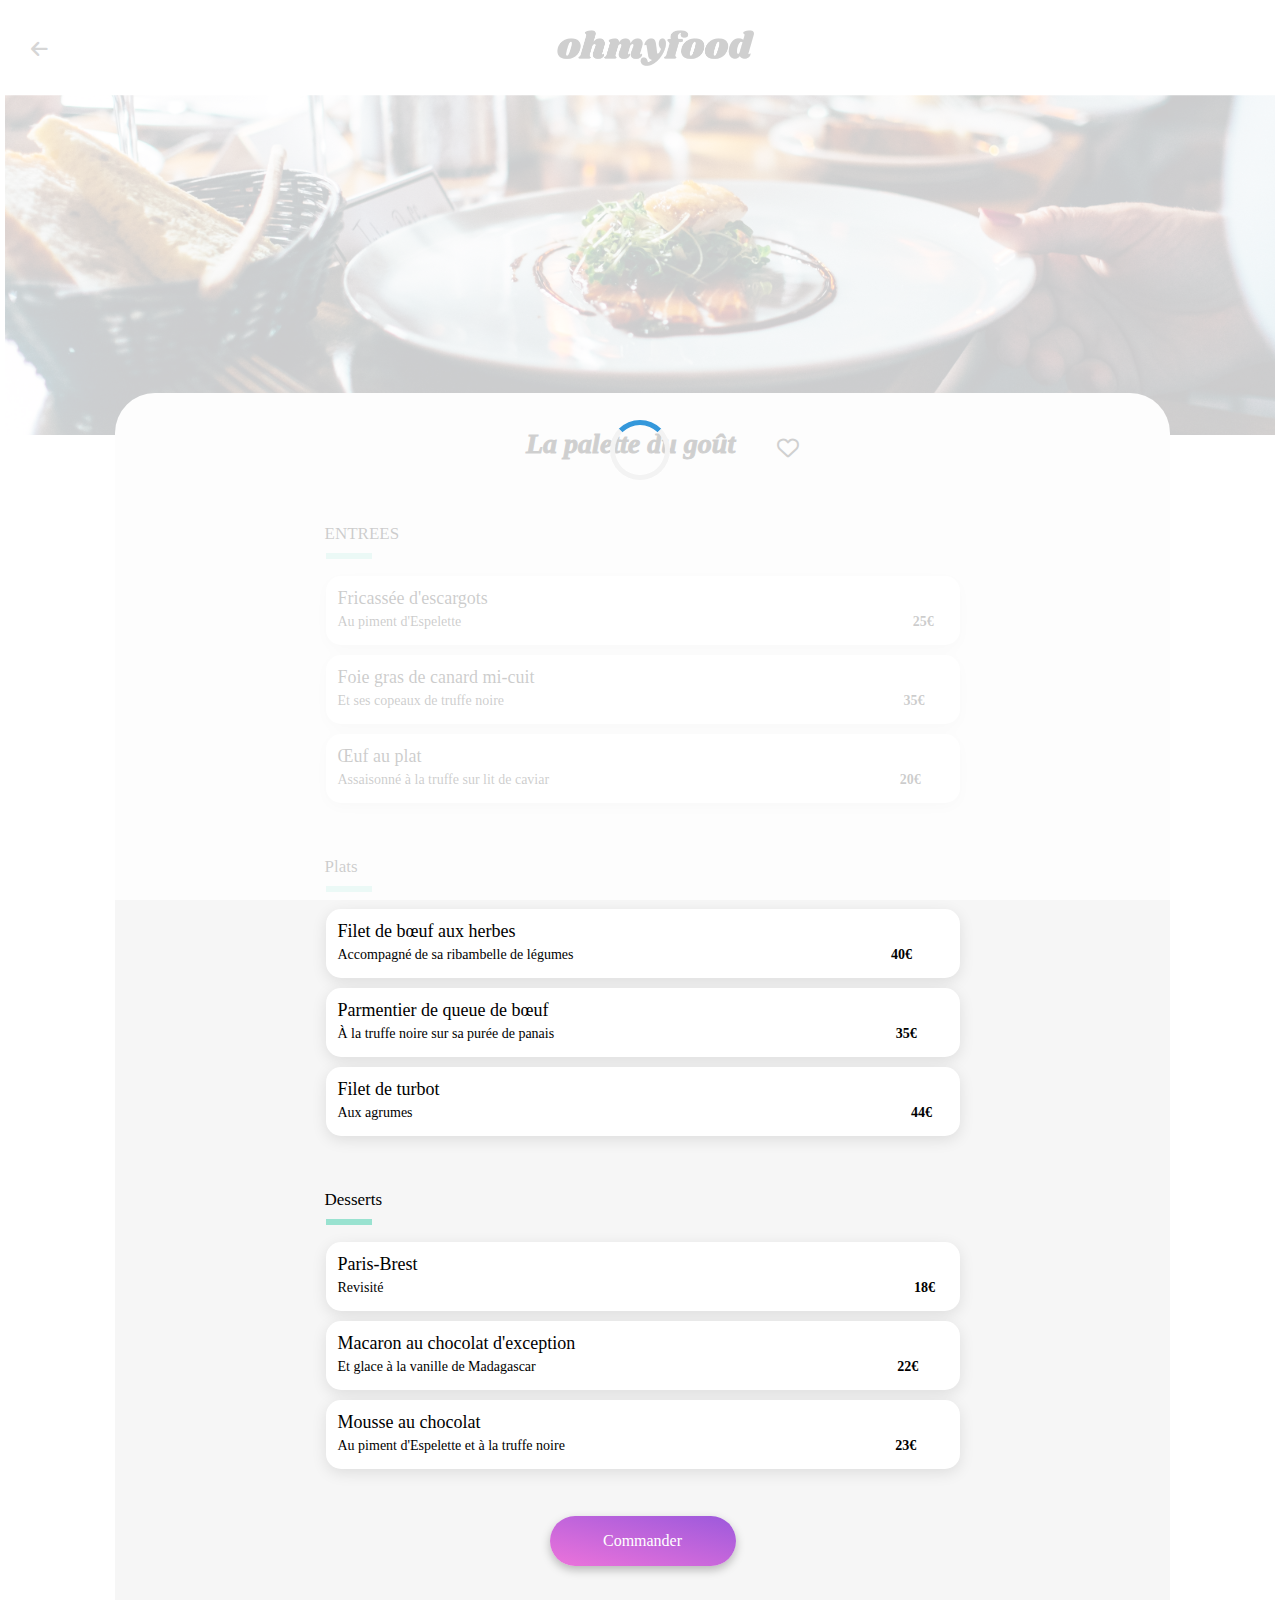
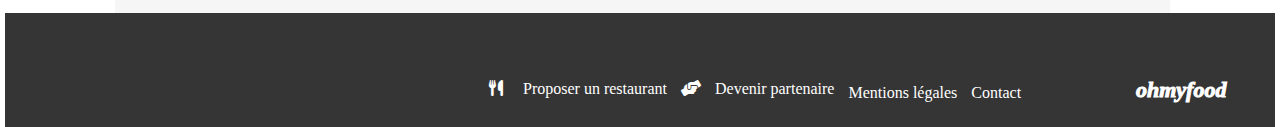
==== commit b1d6b868: "Déplacement des fichiers SASS et modification de l'adresse de main.scss dans les fichiers HTML" ====
--- a/restaurant/page1.html
+++ b/restaurant/page1.html
@@ -5,7 +5,7 @@
 	<meta name="viewport" content="width=device-width, initial-scale=1.0">
 	<title>Menu - La palette du goût</title>
 	<link rel="stylesheet" href="https://cdnjs.cloudflare.com/ajax/libs/font-awesome/6.0.0-beta3/css/all.min.css">
-	<link rel="stylesheet" href="/sass/main.css">
+	<link rel="stylesheet" href="../sass/main.css">
 </head>
 <body>
 	<div class="loader-overlay">
--- a/sass/main.css
+++ b/sass/main.css
@@ -42,6 +42,1093 @@
     visibility: hidden;
   }
 }
+.checkbox-1 {
+  margin-top: -40px;
+  display: none;
+}
+
+.label-1 {
+  cursor: pointer;
+  width: 23px;
+  height: 20px;
+  margin-top: -61px;
+  margin-left: 285px;
+}
+
+.heart-1 {
+  display: flex;
+  align-self: flex-end;
+  align-items: center;
+  justify-content: center;
+  margin-top: -3px;
+  margin-right: 2px;
+  font-size: 25px;
+  opacity: 0.9;
+  color: black;
+  background-color: transparent;
+  --webkit-text-stroke: 1px black;
+  transition: all 0.3s ease;
+}
+@media (min-width: 1024px) {
+  .heart-1 {
+    margin-left: 150px;
+  }
+}
+
+.checkbox-1:checked ~ .label-1 .heart-1 {
+  color: #9356DC;
+  font-weight: 900;
+}
+
+.checkbox-page {
+  margin-top: -40px;
+  display: none;
+}
+
+.label-page {
+  cursor: pointer;
+  width: 23px;
+  height: 20px;
+  margin-left: -140px;
+}
+
+.heart-page {
+  font-size: 22px;
+  opacity: 0.9;
+  padding-right: 150px;
+}
+
+.checkbox-page:checked ~ .label-page .heart-page {
+  color: #9356DC;
+  font-weight: 900;
+}
+
+.loader-overlay {
+  position: fixed;
+  top: 0;
+  left: 0;
+  width: 100%;
+  height: 100%;
+  background: rgba(255, 255, 255, 0.8);
+  display: flex;
+  justify-content: center;
+  align-items: center;
+  z-index: 9999;
+  animation: out-overlay 2s ease forwards;
+}
+
+.loader {
+  width: 50px;
+  height: 50px;
+  border: 5px solid #f3f3f3;
+  border-top: 5px solid #3498db;
+  border-radius: 50%;
+  animation: spin 1s linear infinite, out-loader 5s ease forwards;
+}
+
+* {
+  font-family: Roboto;
+}
+
+body {
+  display: flex;
+  flex-direction: column;
+  justify-content: center;
+  visibility: visible;
+}
+@media (min-width: 1024px) {
+  body {
+    margin: 0;
+  }
+}
+
+.container {
+  display: flex;
+  flex-direction: column;
+  justify-content: center;
+  align-items: center;
+  width: 100%;
+  height: auto;
+  padding: 0 20px;
+  box-sizing: border-box;
+}
+@media (min-width: 1024px) {
+  .container {
+    margin: 0;
+  }
+}
+
+.headers {
+  display: flex;
+  align-items: center;
+  justify-content: center;
+  width: 375px;
+  height: 63px;
+}
+@media (min-width: 1024px) {
+  .headers {
+    width: 1270px;
+    height: 96.34px;
+  }
+}
+
+.log {
+  display: flex;
+  flex-direction: column;
+  align-items: center;
+}
+.log__logo {
+  width: 197px;
+  height: 36px;
+  padding-top: 15px;
+}
+
+.pages-log {
+  display: flex;
+  flex-direction: row;
+  align-items: center;
+  justify-content: center;
+  width: 375px;
+  height: 63px;
+}
+.pages-log__icon-header {
+  display: flex;
+  align-items: center;
+  justify-content: center;
+  width: 30px;
+  height: 30px;
+}
+.pages-log__icon-header a {
+  text-decoration: none;
+  color: inherit;
+}
+.pages-log__icon-header .fa-arrow-left {
+  display: flex;
+  align-items: center;
+  justify-content: center;
+  color: rgb(53, 53, 53);
+  font-size: 19px;
+  padding-right: 105px;
+}
+@media (min-width: 1024px) {
+  .pages-log__icon-header .fa-arrow-left {
+    margin-left: -900px;
+  }
+}
+.pages-log__logo {
+  width: 197px;
+  height: 36px;
+}
+
+.location {
+  display: flex;
+  align-items: center;
+  justify-content: center;
+  box-shadow: 0px 4px 4px 0px rgba(0, 0, 0, 0.25), 0px 4px 4px rgba(0, 0, 0, 0.1) inset;
+  margin-bottom: -8px;
+  margin-top: 1px;
+  width: 375px;
+  height: 50px;
+  background: rgb(234, 234, 234);
+  font-size: 18.5px;
+  color: rgb(53, 53, 53);
+}
+@media (min-width: 1024px) {
+  .location {
+    width: 1270px;
+    box-shadow: none;
+  }
+}
+
+.location-icon {
+  padding-right: 25px;
+  color: rgb(53, 53, 53);
+}
+
+.titre {
+  display: flex;
+  flex-direction: column;
+  align-items: center;
+  background-color: rgb(246, 246, 246);
+  margin-top: 11px;
+  width: 375px;
+  height: 300px;
+}
+@media (min-width: 1024px) {
+  .titre {
+    width: 1270px;
+    margin-top: 0;
+    height: 230px;
+  }
+}
+.titre__page {
+  width: 275px;
+  height: 68px;
+  font-size: 25px;
+  margin-top: 40px;
+  display: flex;
+  justify-content: center;
+  text-align: center;
+}
+@media (min-width: 1024px) {
+  .titre__page {
+    text-wrap: nowrap;
+  }
+}
+.titre__p {
+  display: flex;
+  justify-content: center;
+  align-items: center;
+  width: 315px;
+  height: 46px;
+  color: rgb(53, 53, 53);
+  font-size: 18px;
+  line-height: 21.09px;
+  text-align: center;
+  margin-top: -10px;
+}
+@media (min-width: 1024px) {
+  .titre__p {
+    text-wrap: nowrap;
+    font-size: 11px;
+    margin-top: -50px;
+  }
+}
+
+.list {
+  display: flex;
+  flex-direction: column;
+  width: 375px;
+  height: 440px;
+}
+@media (min-width: 1024px) {
+  .list {
+    width: 1270px;
+    height: 228.38px;
+  }
+}
+
+.list__titre {
+  width: 275px;
+  height: 31px;
+  margin-top: 50px;
+  margin-left: 20px;
+  font-size: 24px;
+  font-weight: bold;
+}
+@media (min-width: 1024px) {
+  .list__titre {
+    margin-left: 112px;
+  }
+}
+
+.list__items {
+  display: flex;
+  flex-direction: column;
+  gap: 25px;
+}
+@media (min-width: 1024px) {
+  .list__items {
+    display: flex;
+    flex-direction: row;
+    align-items: center;
+    justify-content: center;
+  }
+}
+.list__items--listItem {
+  width: 335px;
+  height: 72.38px;
+  list-style-type: none;
+}
+
+.cards {
+  display: flex;
+  flex-direction: column;
+  align-items: center;
+  gap: 20px;
+  width: 375px;
+  height: 1170px;
+  background: rgb(246, 246, 246);
+}
+@media (min-width: 1024px) {
+  .cards {
+    width: 1270px;
+    height: 730px;
+  }
+}
+.cards .cards-titre {
+  width: 275px;
+  height: 48px;
+  font-size: 24px;
+  font-weight: bold;
+  margin-top: 50px;
+  margin-left: -60px;
+  margin-bottom: -20px;
+}
+@media (min-width: 1024px) {
+  .cards .cards-titre {
+    width: 170px;
+    margin-left: -870px;
+  }
+}
+@media (min-width: 1024px) {
+  .cards div {
+    width: 1080px;
+    height: 602px;
+    gap: 100px;
+    display: flex;
+    flex-direction: row;
+    justify-content: center;
+    flex-wrap: wrap;
+    gap: 8%;
+  }
+}
+.cards div a {
+  text-decoration: none;
+  color: inherit;
+}
+
+.footer {
+  width: 375px;
+  height: 207px;
+  background: rgb(53, 53, 53);
+  overflow: hidden;
+}
+@media (min-width: 1024px) {
+  .footer {
+    display: flex;
+    flex-direction: row;
+    width: 1270px;
+    height: 114px;
+    position: relative;
+  }
+}
+.footer .footer-titre {
+  color: white;
+  width: 139px;
+  height: 27px;
+  font-family: Shrikhand;
+  font-size: 22px;
+  font-style: italic;
+  margin-top: 0;
+  padding-top: 20px;
+  padding-left: 15px;
+  padding-bottom: 20px;
+  font-weight: bold;
+  -webkit-text-stroke: 1px;
+}
+@media (min-width: 1024px) {
+  .footer .footer-titre {
+    margin-left: 150px;
+    position: absolute;
+    right: 0;
+    bottom: -15px;
+  }
+}
+.footer .footer-box {
+  width: 205px;
+  height: 115px;
+  margin-top: -18px;
+}
+@media (min-width: 1024px) {
+  .footer .footer-box {
+    display: flex;
+    flex-direction: row;
+    margin-top: 77px;
+    margin-left: 470px;
+  }
+}
+.footer .footer-box p {
+  display: flex;
+  flex-direction: column;
+  justify-content: center;
+  padding-left: 14px;
+  width: 290px;
+  height: 25px;
+  color: white;
+  margin-top: -10px;
+  white-space: nowrap;
+}
+.footer .footer-box .icon-restaurant {
+  display: flex;
+  flex-direction: row;
+  width: 200px;
+}
+.footer .footer-box .icon-restaurant i {
+  margin-right: 23px;
+  width: 11px;
+  height: 13px;
+}
+.footer .footer-box .icon-restaurant-2 {
+  display: flex;
+  flex-direction: row;
+  width: 165px;
+}
+.footer .footer-box .icon-restaurant-2 i {
+  margin-right: 23px;
+  width: 11px;
+  height: 13px;
+}
+
+.footer-1 {
+  margin-top: 1110px;
+}
+@media (min-width: 1024px) {
+  .footer-1 {
+    margin-top: 1174px;
+  }
+}
+
+.footer-2 {
+  margin-top: 1000px;
+}
+@media (min-width: 1024px) {
+  .footer-2 {
+    margin-top: 1174px;
+  }
+}
+
+.footer-3 {
+  margin-top: 1180px;
+}
+@media (min-width: 1024px) {
+  .footer-3 {
+    margin-top: 1260px;
+  }
+}
+
+.image {
+  position: relative;
+  width: 340px;
+  height: 231px;
+  -webkit-clip-path: inset(55px 0 0 0);
+          clip-path: inset(55px 0 0 0);
+  border-radius: 15px 15px 0 0;
+  margin-top: -57px;
+  -o-object-fit: cover;
+     object-fit: cover;
+}
+@media (min-width: 1024px) {
+  .image {
+    width: 492px;
+  }
+}
+
+.page1-img {
+  width: 375px;
+  margin-top: 0;
+  position: relative;
+}
+@media (min-width: 1024px) {
+  .page1-img {
+    width: 1270px;
+    height: 430px;
+    margin-top: -91px;
+    -o-object-fit: cover;
+       object-fit: cover;
+    -webkit-clip-path: inset(90px 0 0 0);
+            clip-path: inset(90px 0 0 0);
+  }
+}
+
+.page2-img {
+  margin-top: -97px;
+  -webkit-clip-path: inset(97px 0 0 0);
+          clip-path: inset(97px 0 0 0);
+}
+
+.pages-section {
+  display: flex;
+  flex-direction: column;
+  align-items: center;
+  position: absolute;
+  margin-top: -56px;
+  width: 375px;
+  height: 1170px;
+  background: rgb(246, 246, 246);
+  border-radius: 40px 40px 0 0;
+}
+@media (min-width: 1024px) {
+  .pages-section {
+    margin-left: 110px;
+    width: 1055px;
+    height: 1220px;
+    margin-top: -46px;
+  }
+}
+.pages-section div {
+  display: flex;
+  flex-direction: row;
+}
+.pages-section div h1 {
+  width: 341px;
+  height: 29px;
+  font-family: Shrikhand;
+  font-size: 28px;
+  font-style: italic;
+  font-weight: bold;
+  -webkit-text-stroke: 1px;
+  color: rgb(16, 16, 16);
+  margin-left: 90px;
+  margin-top: 35px;
+}
+@media (min-width: 1024px) {
+  .pages-section div h1 {
+    margin-left: 180px;
+    margin-bottom: 50px;
+  }
+}
+.pages-section div div {
+  display: flex;
+  justify-content: center;
+  align-items: center;
+  width: 22px;
+  height: 21px;
+  margin-top: 43px;
+  margin-right: 70px;
+}
+@media (min-width: 1024px) {
+  .pages-section div div {
+    margin-left: -20px;
+  }
+}
+.pages-section article {
+  width: 349px;
+  height: 333px;
+}
+@media (min-width: 1024px) {
+  .pages-section article {
+    display: flex;
+    flex-direction: column;
+    justify-content: center;
+    align-items: center;
+  }
+}
+.pages-section article div {
+  display: flex;
+  flex-direction: column;
+}
+@media (min-width: 1024px) {
+  .pages-section article div {
+    width: 634px;
+  }
+}
+.pages-section article div p {
+  width: 275px;
+  height: 27px;
+  font-size: 17px;
+  font-weight: 300;
+  color: rgb(0, 0, 0);
+}
+@media (min-width: 1024px) {
+  .pages-section article div p {
+    padding-right: 361px;
+  }
+}
+.pages-section article div div {
+  width: 40px;
+  height: 0;
+  margin-top: -15px;
+  border: 3px solid rgb(153, 226, 208);
+}
+@media (min-width: 1024px) {
+  .pages-section article div div {
+    margin-left: -518px;
+    margin-bottom: -20px;
+  }
+}
+@media (min-width: 1024px) {
+  .pages-section article .page3-titre-entrees {
+    margin-bottom: 24px;
+  }
+}
+@media (min-width: 1024px) {
+  .pages-section article div {
+    display: flex;
+    justify-content: center;
+    align-items: center;
+  }
+}
+.pages-section article div ul {
+  display: flex;
+  flex-direction: column;
+  align-items: center;
+  gap: 10px;
+}
+@media (min-width: 1024px) {
+  .pages-section article div ul {
+    width: 634px;
+    height: 270px;
+    justify-content: center;
+  }
+}
+
+.page2-section {
+  margin-top: -157px;
+}
+@media (min-width: 1024px) {
+  .page2-section {
+    margin-top: -46px;
+  }
+}
+
+.page-section-3 {
+  height: 1236px;
+}
+@media (min-width: 1024px) {
+  .page-section-3 {
+    height: 1305px;
+  }
+}
+
+.list-item {
+  position: relative;
+  margin-left: -40px;
+  width: 349px;
+  height: 69px;
+  border-radius: 15px 15px 15px 15px;
+  background: rgb(255, 255, 255);
+  box-shadow: 0px 4.01px 15.04px 0px rgba(0, 0, 0, 0.1);
+  list-style-type: none;
+  cursor: pointer;
+  overflow: hidden;
+}
+@media (min-width: 1024px) {
+  .list-item {
+    width: 634px;
+  }
+}
+.list-item h2 {
+  width: 267px;
+  height: 21px;
+  font-size: 18px;
+  font-weight: 500;
+  line-height: 21.09px;
+  margin-top: 12px;
+  padding-left: 12px;
+  text-wrap: nowrap;
+}
+.list-item .list-item-paraph {
+  font-size: 13px;
+  width: 200px;
+  height: 19px;
+  margin-top: -10px;
+  font-size: 14px;
+  padding-left: 12px;
+  text-wrap: nowrap;
+}
+@media (min-width: 1024px) {
+  .list-item .list-item-paraph {
+    text-wrap: nowrap;
+    width: 0;
+  }
+}
+.list-item .list-item-paraph span {
+  margin-left: 158px;
+  font-weight: bold;
+  transition: transform 1s ease;
+}
+@media (min-width: 1024px) {
+  .list-item .list-item-paraph span {
+    margin-left: 448px;
+  }
+}
+.list-item .list-item-paraph .montant-35 {
+  margin-left: 108px;
+  font-weight: bold;
+}
+@media (min-width: 1024px) {
+  .list-item .list-item-paraph .montant-35 {
+    margin-left: 396px;
+  }
+}
+.list-item .list-item-paraph .montant-20 {
+  margin-left: 60px;
+  font-weight: bold;
+}
+@media (min-width: 1024px) {
+  .list-item .list-item-paraph .montant-20 {
+    margin-left: 347px;
+  }
+}
+.list-item .list-item-paraph .montant-40 {
+  margin-left: 29px;
+  font-weight: bold;
+}
+@media (min-width: 1024px) {
+  .list-item .list-item-paraph .montant-40 {
+    margin-left: 314px;
+  }
+}
+.list-item .list-item-paraph .montant-list {
+  margin-left: 54px;
+  font-weight: bold;
+}
+@media (min-width: 1024px) {
+  .list-item .list-item-paraph .montant-list {
+    margin-left: 338px;
+  }
+}
+.list-item .list-item-paraph .montant-list-1 {
+  margin-left: 211px;
+  font-weight: bold;
+}
+@media (min-width: 1024px) {
+  .list-item .list-item-paraph .montant-list-1 {
+    margin-left: 495px;
+  }
+}
+.list-item .list-item-paraph .montant-list-2 {
+  margin-left: 243px;
+  font-weight: bold;
+}
+@media (min-width: 1024px) {
+  .list-item .list-item-paraph .montant-list-2 {
+    margin-left: 527px;
+  }
+}
+.list-item .list-item-paraph .montant-list-3 {
+  margin-left: 75px;
+  font-weight: bold;
+}
+@media (min-width: 1024px) {
+  .list-item .list-item-paraph .montant-list-3 {
+    margin-left: 358px;
+  }
+}
+.list-item .list-item-paraph .montant-list-4 {
+  margin-left: 46px;
+  font-weight: bold;
+}
+@media (min-width: 1024px) {
+  .list-item .list-item-paraph .montant-list-4 {
+    margin-left: 327px;
+  }
+}
+.list-item .list-item-paraph .montant-page2-1 {
+  margin-left: 169px;
+  font-weight: bold;
+}
+@media (min-width: 1024px) {
+  .list-item .list-item-paraph .montant-page2-1 {
+    margin-left: 448px;
+  }
+}
+.list-item .list-item-paraph .montant-page2-2 {
+  margin-left: 85px;
+  font-weight: bold;
+}
+@media (min-width: 1024px) {
+  .list-item .list-item-paraph .montant-page2-2 {
+    margin-left: 365px;
+  }
+}
+.list-item .list-item-paraph .montant-page2-3 {
+  margin-left: 222px;
+  font-weight: bold;
+}
+@media (min-width: 1024px) {
+  .list-item .list-item-paraph .montant-page2-3 {
+    margin-left: 502px;
+  }
+}
+.list-item .list-item-paraph .montant-page2-4 {
+  margin-left: 160px;
+  font-weight: bold;
+}
+@media (min-width: 1024px) {
+  .list-item .list-item-paraph .montant-page2-4 {
+    margin-left: 440px;
+  }
+}
+.list-item .list-item-paraph .montant-page2-5 {
+  margin-left: 130px;
+  font-weight: bold;
+}
+@media (min-width: 1024px) {
+  .list-item .list-item-paraph .montant-page2-5 {
+    margin-left: 410px;
+  }
+}
+.list-item .list-item-paraph .montant-page2-6 {
+  margin-left: 154px;
+  font-weight: bold;
+}
+@media (min-width: 1024px) {
+  .list-item .list-item-paraph .montant-page2-6 {
+    margin-left: 435px;
+  }
+}
+.list-item .list-item-paraph .montant-page2-7 {
+  margin-left: 240px;
+  font-weight: bold;
+}
+@media (min-width: 1024px) {
+  .list-item .list-item-paraph .montant-page2-7 {
+    margin-left: 517px;
+  }
+}
+.list-item .list-item-paraph .montant-page2-8 {
+  margin-left: 230px;
+  font-weight: bold;
+}
+@media (min-width: 1024px) {
+  .list-item .list-item-paraph .montant-page2-8 {
+    margin-left: 508px;
+  }
+}
+.list-item .list-item-paraph .montant-page2-9 {
+  margin-left: 208px;
+  font-weight: bold;
+}
+@media (min-width: 1024px) {
+  .list-item .list-item-paraph .montant-page2-9 {
+    margin-left: 485px;
+  }
+}
+.list-item .list-item-paraph .montant-page3-1 {
+  margin-left: 46px;
+  font-weight: bold;
+}
+@media (min-width: 1024px) {
+  .list-item .list-item-paraph .montant-page3-1 {
+    margin-left: 326px;
+  }
+}
+.list-item .list-item-paraph .montant-page3-2 {
+  margin-left: 109px;
+  font-weight: bold;
+}
+@media (min-width: 1024px) {
+  .list-item .list-item-paraph .montant-page3-2 {
+    margin-left: 390px;
+  }
+}
+.list-item .list-item-paraph .montant-page3-3 {
+  margin-left: 114px;
+  font-weight: bold;
+}
+@media (min-width: 1024px) {
+  .list-item .list-item-paraph .montant-page3-3 {
+    margin-left: 394px;
+  }
+}
+.list-item .list-item-paraph .montant-page3-4 {
+  margin-left: 92px;
+  font-weight: bold;
+}
+@media (min-width: 1024px) {
+  .list-item .list-item-paraph .montant-page3-4 {
+    margin-left: 371px;
+  }
+}
+.list-item .list-item-paraph .montant-page3-5 {
+  margin-left: 109px;
+  font-weight: bold;
+}
+@media (min-width: 1024px) {
+  .list-item .list-item-paraph .montant-page3-5 {
+    margin-left: 389px;
+  }
+}
+.list-item .list-item-paraph .montant-page3-6 {
+  margin-left: 147px;
+  font-weight: bold;
+}
+@media (min-width: 1024px) {
+  .list-item .list-item-paraph .montant-page3-6 {
+    margin-left: 428px;
+  }
+}
+.list-item .list-item-paraph .montant-page3-7 {
+  margin-left: 72px;
+  font-weight: bold;
+}
+@media (min-width: 1024px) {
+  .list-item .list-item-paraph .montant-page3-7 {
+    margin-left: 352px;
+  }
+}
+.list-item .list-item-paraph .montant-page3-8 {
+  margin-left: 29px;
+  font-weight: bold;
+}
+@media (min-width: 1024px) {
+  .list-item .list-item-paraph .montant-page3-8 {
+    margin-left: 307px;
+  }
+}
+.list-item .list-item-paraph .montant-page3-9 {
+  margin-left: 132px;
+  font-weight: bold;
+}
+@media (min-width: 1024px) {
+  .list-item .list-item-paraph .montant-page3-9 {
+    margin-left: 410px;
+  }
+}
+.list-item .list-item-paraph .montant-page3-10 {
+  margin-left: 206px;
+  font-weight: bold;
+}
+@media (min-width: 1024px) {
+  .list-item .list-item-paraph .montant-page3-10 {
+    margin-left: 484px;
+  }
+}
+.list-item .list-item-paraph .montant-page4-1 {
+  margin-left: 168px;
+  font-weight: bold;
+}
+@media (min-width: 1024px) {
+  .list-item .list-item-paraph .montant-page4-1 {
+    margin-left: 448px;
+  }
+}
+.list-item .list-item-paraph .montant-page4-2 {
+  margin-left: 111px;
+  font-weight: bold;
+}
+@media (min-width: 1024px) {
+  .list-item .list-item-paraph .montant-page4-2 {
+    margin-left: 392px;
+  }
+}
+.list-item .list-item-paraph .montant-page4-3 {
+  margin-left: 234px;
+  font-weight: bold;
+}
+@media (min-width: 1024px) {
+  .list-item .list-item-paraph .montant-page4-3 {
+    margin-left: 515px;
+  }
+}
+.list-item .list-item-paraph .montant-page4-4 {
+  margin-left: 53px;
+  font-weight: bold;
+}
+@media (min-width: 1024px) {
+  .list-item .list-item-paraph .montant-page4-4 {
+    margin-left: 334px;
+  }
+}
+.list-item .list-item-paraph .montant-page4-5 {
+  margin-left: 75px;
+  font-weight: bold;
+}
+@media (min-width: 1024px) {
+  .list-item .list-item-paraph .montant-page4-5 {
+    margin-left: 357px;
+  }
+}
+.list-item .list-item-paraph .montant-page4-6 {
+  margin-left: 63px;
+  font-weight: bold;
+}
+@media (min-width: 1024px) {
+  .list-item .list-item-paraph .montant-page4-6 {
+    margin-left: 345px;
+  }
+}
+.list-item .list-item-paraph .montant-page4-7 {
+  margin-left: 154px;
+  font-weight: bold;
+}
+@media (min-width: 1024px) {
+  .list-item .list-item-paraph .montant-page4-7 {
+    margin-left: 437px;
+  }
+}
+.list-item .list-item-paraph .montant-page4-8 {
+  margin-left: 235px;
+  font-weight: bold;
+}
+@media (min-width: 1024px) {
+  .list-item .list-item-paraph .montant-page4-8 {
+    margin-left: 519px;
+  }
+}
+.list-item .list-item-paraph .montant-page4-9 {
+  margin-left: 118px;
+  font-weight: bold;
+}
+@media (min-width: 1024px) {
+  .list-item .list-item-paraph .montant-page4-9 {
+    margin-left: 404px;
+  }
+}
+
+.list--itam {
+  margin-top: 60px;
+}
+
+.list-item-page3 {
+  height: 85px;
+}
+
+.trigger-1 .box-green {
+  display: flex;
+  align-items: center;
+  justify-content: center;
+  position: absolute;
+  background: rgb(153, 226, 208);
+  width: 56px;
+  right: -70px;
+  height: 70px;
+  border: none;
+  margin-top: -1px;
+  border-radius: 0px 15px 15px 0px;
+  opacity: 0;
+}
+@media (min-width: 1024px) {
+  .trigger-1 .box-green {
+    margin-left: 634px;
+    height: 71px;
+  }
+}
+.trigger-1 .box-green span {
+  display: flex;
+  align-items: center;
+  justify-content: center;
+  width: 20px;
+  height: 20px;
+  background-color: white;
+  border-radius: 50px;
+}
+.trigger-1 .box-green span i {
+  display: flex;
+  align-items: center;
+  justify-content: center;
+  color: rgb(153, 226, 208);
+  font-size: 15px;
+  padding: 2px 2px 0 2px;
+}
+
+.toggle-checkbox-1 {
+  display: none;
+}
+
+.trigger-1 {
+  display: block;
+  cursor: pointer;
+  width: 100%;
+  height: 100%;
+  margin-top: -71px;
+}
+
+.toggle-checkbox-1:checked + .trigger-1 div {
+  animation: slideIn 0.5s forwards;
+}
+
+@media (min-width: 1024px) {
+  .toggle-checkbox-1:hover + .trigger-1 div {
+    animation: slideIn 0.5s forwards;
+  }
+}
+.toggle-checkbox-1:checked ~ .trigger-1 p span {
+  animation: movePrice 0.5s forwards;
+}
+
 .titre__button {
   width: 218px;
   height: 50px;
@@ -128,268 +1215,6 @@
   transform: scaleX(1.01);
 }
 
-* {
-  font-family: Roboto;
-}
-
-body {
-  display: flex;
-  flex-direction: column;
-  justify-content: center;
-  visibility: visible;
-}
-@media (min-width: 1024px) {
-  body {
-    margin: 0;
-  }
-}
-
-.container {
-  display: flex;
-  flex-direction: column;
-  justify-content: center;
-  align-items: center;
-  width: 100%;
-  height: auto;
-  padding: 0 20px;
-  box-sizing: border-box;
-}
-@media (min-width: 1024px) {
-  .container {
-    margin: 0;
-  }
-}
-
-.headers {
-  display: flex;
-  align-items: center;
-  justify-content: center;
-  width: 375px;
-  height: 63px;
-}
-@media (min-width: 1024px) {
-  .headers {
-    width: 1270px;
-    height: 96.34px;
-  }
-}
-
-.log {
-  display: flex;
-  flex-direction: column;
-  align-items: center;
-}
-.log__logo {
-  width: 197px;
-  height: 36px;
-  padding-top: 15px;
-}
-
-.pages-log {
-  display: flex;
-  flex-direction: row;
-  align-items: center;
-  justify-content: center;
-  width: 375px;
-  height: 63px;
-}
-.pages-log__icon-header {
-  display: flex;
-  align-items: center;
-  justify-content: center;
-  width: 30px;
-  height: 30px;
-}
-.pages-log__icon-header a {
-  text-decoration: none;
-  color: inherit;
-}
-.pages-log__icon-header .fa-arrow-left {
-  display: flex;
-  align-items: center;
-  justify-content: center;
-  color: rgb(53, 53, 53);
-  font-size: 19px;
-  padding-right: 105px;
-}
-@media (min-width: 1024px) {
-  .pages-log__icon-header .fa-arrow-left {
-    margin-left: -900px;
-  }
-}
-.pages-log__logo {
-  width: 197px;
-  height: 36px;
-}
-
-.location {
-  display: flex;
-  align-items: center;
-  justify-content: center;
-  box-shadow: 0px 4px 4px 0px rgba(0, 0, 0, 0.25), 0px 4px 4px rgba(0, 0, 0, 0.1) inset;
-  margin-bottom: -8px;
-  margin-top: 1px;
-  width: 375px;
-  height: 50px;
-  background: rgb(234, 234, 234);
-  font-size: 18.5px;
-  color: rgb(53, 53, 53);
-}
-@media (min-width: 1024px) {
-  .location {
-    width: 1270px;
-    box-shadow: none;
-  }
-}
-
-.location-icon {
-  padding-right: 25px;
-  color: rgb(53, 53, 53);
-}
-
-.titre {
-  display: flex;
-  flex-direction: column;
-  align-items: center;
-  background-color: rgb(246, 246, 246);
-  margin-top: 11px;
-  width: 375px;
-  height: 300px;
-}
-@media (min-width: 1024px) {
-  .titre {
-    width: 1270px;
-    margin-top: 0;
-    height: 230px;
-  }
-}
-.titre__page {
-  width: 275px;
-  height: 68px;
-  font-size: 25px;
-  margin-top: 40px;
-  display: flex;
-  justify-content: center;
-  text-align: center;
-}
-@media (min-width: 1024px) {
-  .titre__page {
-    text-wrap: nowrap;
-  }
-}
-.titre__p {
-  display: flex;
-  justify-content: center;
-  align-items: center;
-  width: 315px;
-  height: 46px;
-  color: rgb(53, 53, 53);
-  font-size: 18px;
-  line-height: 21.09px;
-  text-align: center;
-  margin-top: -10px;
-}
-@media (min-width: 1024px) {
-  .titre__p {
-    text-wrap: nowrap;
-    font-size: 11px;
-    margin-top: -50px;
-  }
-}
-
-.list {
-  display: flex;
-  flex-direction: column;
-  width: 375px;
-  height: 440px;
-}
-@media (min-width: 1024px) {
-  .list {
-    width: 1270px;
-    height: 228.38px;
-  }
-}
-
-.list__titre {
-  width: 275px;
-  height: 31px;
-  margin-top: 50px;
-  margin-left: 20px;
-  font-size: 24px;
-  font-weight: bold;
-}
-@media (min-width: 1024px) {
-  .list__titre {
-    margin-left: 112px;
-  }
-}
-
-.list__items {
-  display: flex;
-  flex-direction: column;
-  gap: 25px;
-}
-@media (min-width: 1024px) {
-  .list__items {
-    display: flex;
-    flex-direction: row;
-    align-items: center;
-    justify-content: center;
-  }
-}
-.list__items--listItem {
-  width: 335px;
-  height: 72.38px;
-  list-style-type: none;
-}
-
-.cards {
-  display: flex;
-  flex-direction: column;
-  align-items: center;
-  gap: 20px;
-  width: 375px;
-  height: 1170px;
-  background: rgb(246, 246, 246);
-}
-@media (min-width: 1024px) {
-  .cards {
-    width: 1270px;
-    height: 730px;
-  }
-}
-.cards .cards-titre {
-  width: 275px;
-  height: 48px;
-  font-size: 24px;
-  font-weight: bold;
-  margin-top: 50px;
-  margin-left: -60px;
-  margin-bottom: -20px;
-}
-@media (min-width: 1024px) {
-  .cards .cards-titre {
-    width: 170px;
-    margin-left: -870px;
-  }
-}
-@media (min-width: 1024px) {
-  .cards div {
-    width: 1080px;
-    height: 602px;
-    gap: 100px;
-    display: flex;
-    flex-direction: row;
-    justify-content: center;
-    flex-wrap: wrap;
-    gap: 8%;
-  }
-}
-.cards div a {
-  text-decoration: none;
-  color: inherit;
-}
-
 .cards-article {
   display: flex;
   flex-direction: column;
@@ -436,828 +1261,4 @@
   font-size: 16px;
   margin-left: 15px;
   margin-top: -10px;
-}
-
-.checkbox-1 {
-  margin-top: -40px;
-  display: none;
-}
-
-.label-1 {
-  cursor: pointer;
-  width: 23px;
-  height: 20px;
-  margin-top: -61px;
-  margin-left: 285px;
-}
-
-.heart-1 {
-  display: flex;
-  align-self: flex-end;
-  align-items: center;
-  justify-content: center;
-  margin-top: -3px;
-  margin-right: 2px;
-  font-size: 25px;
-  opacity: 0.9;
-  color: black;
-  background-color: transparent;
-  --webkit-text-stroke: 1px black;
-  transition: all 0.3s ease;
-}
-@media (min-width: 1024px) {
-  .heart-1 {
-    margin-left: 150px;
-  }
-}
-
-.checkbox-1:checked ~ .label-1 .heart-1 {
-  color: #9356DC;
-  font-weight: 900;
-}
-
-.checkbox-page {
-  margin-top: -40px;
-  display: none;
-}
-
-.label-page {
-  cursor: pointer;
-  width: 23px;
-  height: 20px;
-  margin-left: -140px;
-}
-
-.heart-page {
-  font-size: 22px;
-  opacity: 0.9;
-  padding-right: 150px;
-}
-
-.checkbox-page:checked ~ .label-page .heart-page {
-  color: #9356DC;
-  font-weight: 900;
-}
-
-.footer {
-  width: 375px;
-  height: 207px;
-  background: rgb(53, 53, 53);
-}
-@media (min-width: 1024px) {
-  .footer {
-    display: flex;
-    flex-direction: row;
-    width: 1270px;
-    height: 114px;
-    position: relative;
-  }
-}
-.footer .footer-titre {
-  color: white;
-  width: 139px;
-  height: 27px;
-  font-family: Shrikhand;
-  font-size: 22px;
-  font-style: italic;
-  margin-top: 0;
-  padding-top: 20px;
-  padding-left: 15px;
-  padding-bottom: 20px;
-  font-weight: bold;
-  -webkit-text-stroke: 1px;
-}
-@media (min-width: 1024px) {
-  .footer .footer-titre {
-    margin-left: 150px;
-    position: absolute;
-    right: 0;
-    bottom: -15px;
-  }
-}
-.footer .footer-box {
-  width: 205px;
-  height: 115px;
-  margin-top: -18px;
-}
-@media (min-width: 1024px) {
-  .footer .footer-box {
-    display: flex;
-    flex-direction: row;
-    margin-top: 77px;
-    margin-left: 470px;
-  }
-}
-.footer .footer-box p {
-  display: flex;
-  flex-direction: column;
-  justify-content: center;
-  padding-left: 14px;
-  width: 290px;
-  height: 25px;
-  color: white;
-  margin-top: -10px;
-  white-space: nowrap;
-}
-.footer .footer-box .icon-restaurant {
-  display: flex;
-  flex-direction: row;
-  width: 200px;
-}
-.footer .footer-box .icon-restaurant i {
-  margin-right: 23px;
-  width: 11px;
-  height: 13px;
-}
-.footer .footer-box .icon-restaurant-2 {
-  display: flex;
-  flex-direction: row;
-  width: 165px;
-}
-.footer .footer-box .icon-restaurant-2 i {
-  margin-right: 23px;
-  width: 11px;
-  height: 13px;
-}
-
-.footer-1 {
-  margin-top: 1110px;
-}
-@media (min-width: 1024px) {
-  .footer-1 {
-    margin-top: 1174px;
-  }
-}
-
-.footer-2 {
-  margin-top: 1000px;
-}
-@media (min-width: 1024px) {
-  .footer-2 {
-    margin-top: 1174px;
-  }
-}
-
-.footer-3 {
-  margin-top: 1180px;
-}
-@media (min-width: 1024px) {
-  .footer-3 {
-    margin-top: 1260px;
-  }
-}
-
-.image {
-  position: relative;
-  width: 340px;
-  height: 231px;
-  -webkit-clip-path: inset(55px 0 0 0);
-          clip-path: inset(55px 0 0 0);
-  border-radius: 15px 15px 0 0;
-  margin-top: -57px;
-  -o-object-fit: cover;
-     object-fit: cover;
-}
-@media (min-width: 1024px) {
-  .image {
-    width: 492px;
-  }
-}
-
-.page1-img {
-  width: 375px;
-  margin-top: 0;
-  position: relative;
-}
-@media (min-width: 1024px) {
-  .page1-img {
-    width: 1270px;
-    height: 430px;
-    margin-top: -91px;
-    -o-object-fit: cover;
-       object-fit: cover;
-    -webkit-clip-path: inset(90px 0 0 0);
-            clip-path: inset(90px 0 0 0);
-  }
-}
-
-.page2-img {
-  margin-top: -97px;
-  -webkit-clip-path: inset(97px 0 0 0);
-          clip-path: inset(97px 0 0 0);
-}
-
-.pages-section {
-  display: flex;
-  flex-direction: column;
-  align-items: center;
-  position: absolute;
-  margin-top: -56px;
-  width: 375px;
-  height: 1170px;
-  background: rgb(246, 246, 246);
-  border-radius: 40px 40px 0 0;
-}
-@media (min-width: 1024px) {
-  .pages-section {
-    margin-left: 110px;
-    width: 1055px;
-    height: 1220px;
-    margin-top: -46px;
-  }
-}
-.pages-section div {
-  display: flex;
-  flex-direction: row;
-}
-.pages-section div h1 {
-  width: 341px;
-  height: 29px;
-  font-family: Shrikhand;
-  font-size: 28px;
-  font-style: italic;
-  font-weight: bold;
-  -webkit-text-stroke: 1px;
-  color: rgb(16, 16, 16);
-  margin-left: 90px;
-  margin-top: 35px;
-}
-@media (min-width: 1024px) {
-  .pages-section div h1 {
-    margin-left: 180px;
-    margin-bottom: 50px;
-  }
-}
-.pages-section div div {
-  display: flex;
-  justify-content: center;
-  align-items: center;
-  width: 22px;
-  height: 21px;
-  margin-top: 43px;
-  margin-right: 70px;
-}
-@media (min-width: 1024px) {
-  .pages-section div div {
-    margin-left: -20px;
-  }
-}
-.pages-section article {
-  width: 349px;
-  height: 333px;
-}
-@media (min-width: 1024px) {
-  .pages-section article {
-    display: flex;
-    flex-direction: column;
-    justify-content: center;
-    align-items: center;
-  }
-}
-.pages-section article div {
-  display: flex;
-  flex-direction: column;
-}
-@media (min-width: 1024px) {
-  .pages-section article div {
-    width: 634px;
-  }
-}
-.pages-section article div p {
-  width: 275px;
-  height: 27px;
-  font-size: 17px;
-  font-weight: 300;
-  color: rgb(0, 0, 0);
-}
-@media (min-width: 1024px) {
-  .pages-section article div p {
-    padding-right: 361px;
-  }
-}
-.pages-section article div div {
-  width: 40px;
-  height: 0;
-  margin-top: -15px;
-  border: 3px solid rgb(153, 226, 208);
-}
-@media (min-width: 1024px) {
-  .pages-section article div div {
-    margin-left: -518px;
-    margin-bottom: -20px;
-  }
-}
-@media (min-width: 1024px) {
-  .pages-section article .page3-titre-entrees {
-    margin-bottom: 24px;
-  }
-}
-@media (min-width: 1024px) {
-  .pages-section article div {
-    display: flex;
-    justify-content: center;
-    align-items: center;
-  }
-}
-.pages-section article div ul {
-  display: flex;
-  flex-direction: column;
-  align-items: center;
-  gap: 10px;
-}
-@media (min-width: 1024px) {
-  .pages-section article div ul {
-    width: 634px;
-    height: 270px;
-    justify-content: center;
-  }
-}
-
-.page2-section {
-  margin-top: -157px;
-}
-@media (min-width: 1024px) {
-  .page2-section {
-    margin-top: -46px;
-  }
-}
-
-.page-section-3 {
-  height: 1236px;
-}
-@media (min-width: 1024px) {
-  .page-section-3 {
-    height: 1305px;
-  }
-}
-
-.list-item {
-  position: relative;
-  margin-left: -40px;
-  width: 349px;
-  height: 69px;
-  border-radius: 15px 15px 15px 15px;
-  background: rgb(255, 255, 255);
-  box-shadow: 0px 4.01px 15.04px 0px rgba(0, 0, 0, 0.1);
-  list-style-type: none;
-  cursor: pointer;
-  overflow: hidden;
-}
-@media (min-width: 1024px) {
-  .list-item {
-    width: 634px;
-  }
-}
-.list-item h2 {
-  width: 267px;
-  height: 21px;
-  font-size: 18px;
-  font-weight: 500;
-  line-height: 21.09px;
-  margin-top: 12px;
-  padding-left: 12px;
-  text-wrap: nowrap;
-}
-.list-item .list-item-paraph {
-  font-size: 13px;
-  width: 200px;
-  height: 19px;
-  margin-top: -10px;
-  font-size: 14px;
-  padding-left: 12px;
-  text-wrap: nowrap;
-}
-@media (min-width: 1024px) {
-  .list-item .list-item-paraph {
-    text-wrap: nowrap;
-    width: 0;
-  }
-}
-.list-item .list-item-paraph span {
-  margin-left: 158px;
-  font-weight: bold;
-  transition: transform 1s ease;
-}
-@media (min-width: 1024px) {
-  .list-item .list-item-paraph span {
-    margin-left: 448px;
-  }
-}
-.list-item .list-item-paraph .montant-35 {
-  margin-left: 108px;
-  font-weight: bold;
-}
-@media (min-width: 1024px) {
-  .list-item .list-item-paraph .montant-35 {
-    margin-left: 396px;
-  }
-}
-.list-item .list-item-paraph .montant-20 {
-  margin-left: 60px;
-  font-weight: bold;
-}
-@media (min-width: 1024px) {
-  .list-item .list-item-paraph .montant-20 {
-    margin-left: 347px;
-  }
-}
-.list-item .list-item-paraph .montant-40 {
-  margin-left: 29px;
-  font-weight: bold;
-}
-@media (min-width: 1024px) {
-  .list-item .list-item-paraph .montant-40 {
-    margin-left: 314px;
-  }
-}
-.list-item .list-item-paraph .montant-list {
-  margin-left: 54px;
-  font-weight: bold;
-}
-@media (min-width: 1024px) {
-  .list-item .list-item-paraph .montant-list {
-    margin-left: 338px;
-  }
-}
-.list-item .list-item-paraph .montant-list-1 {
-  margin-left: 211px;
-  font-weight: bold;
-}
-@media (min-width: 1024px) {
-  .list-item .list-item-paraph .montant-list-1 {
-    margin-left: 495px;
-  }
-}
-.list-item .list-item-paraph .montant-list-2 {
-  margin-left: 243px;
-  font-weight: bold;
-}
-@media (min-width: 1024px) {
-  .list-item .list-item-paraph .montant-list-2 {
-    margin-left: 527px;
-  }
-}
-.list-item .list-item-paraph .montant-list-3 {
-  margin-left: 75px;
-  font-weight: bold;
-}
-@media (min-width: 1024px) {
-  .list-item .list-item-paraph .montant-list-3 {
-    margin-left: 358px;
-  }
-}
-.list-item .list-item-paraph .montant-list-4 {
-  margin-left: 46px;
-  font-weight: bold;
-}
-@media (min-width: 1024px) {
-  .list-item .list-item-paraph .montant-list-4 {
-    margin-left: 327px;
-  }
-}
-.list-item .list-item-paraph .montant-page2-1 {
-  margin-left: 169px;
-  font-weight: bold;
-}
-@media (min-width: 1024px) {
-  .list-item .list-item-paraph .montant-page2-1 {
-    margin-left: 448px;
-  }
-}
-.list-item .list-item-paraph .montant-page2-2 {
-  margin-left: 85px;
-  font-weight: bold;
-}
-@media (min-width: 1024px) {
-  .list-item .list-item-paraph .montant-page2-2 {
-    margin-left: 365px;
-  }
-}
-.list-item .list-item-paraph .montant-page2-3 {
-  margin-left: 222px;
-  font-weight: bold;
-}
-@media (min-width: 1024px) {
-  .list-item .list-item-paraph .montant-page2-3 {
-    margin-left: 502px;
-  }
-}
-.list-item .list-item-paraph .montant-page2-4 {
-  margin-left: 160px;
-  font-weight: bold;
-}
-@media (min-width: 1024px) {
-  .list-item .list-item-paraph .montant-page2-4 {
-    margin-left: 440px;
-  }
-}
-.list-item .list-item-paraph .montant-page2-5 {
-  margin-left: 130px;
-  font-weight: bold;
-}
-@media (min-width: 1024px) {
-  .list-item .list-item-paraph .montant-page2-5 {
-    margin-left: 410px;
-  }
-}
-.list-item .list-item-paraph .montant-page2-6 {
-  margin-left: 154px;
-  font-weight: bold;
-}
-@media (min-width: 1024px) {
-  .list-item .list-item-paraph .montant-page2-6 {
-    margin-left: 435px;
-  }
-}
-.list-item .list-item-paraph .montant-page2-7 {
-  margin-left: 240px;
-  font-weight: bold;
-}
-@media (min-width: 1024px) {
-  .list-item .list-item-paraph .montant-page2-7 {
-    margin-left: 517px;
-  }
-}
-.list-item .list-item-paraph .montant-page2-8 {
-  margin-left: 230px;
-  font-weight: bold;
-}
-@media (min-width: 1024px) {
-  .list-item .list-item-paraph .montant-page2-8 {
-    margin-left: 508px;
-  }
-}
-.list-item .list-item-paraph .montant-page2-9 {
-  margin-left: 208px;
-  font-weight: bold;
-}
-@media (min-width: 1024px) {
-  .list-item .list-item-paraph .montant-page2-9 {
-    margin-left: 485px;
-  }
-}
-.list-item .list-item-paraph .montant-page3-1 {
-  margin-left: 46px;
-  font-weight: bold;
-}
-@media (min-width: 1024px) {
-  .list-item .list-item-paraph .montant-page3-1 {
-    margin-left: 326px;
-  }
-}
-.list-item .list-item-paraph .montant-page3-2 {
-  margin-left: 109px;
-  font-weight: bold;
-}
-@media (min-width: 1024px) {
-  .list-item .list-item-paraph .montant-page3-2 {
-    margin-left: 390px;
-  }
-}
-.list-item .list-item-paraph .montant-page3-3 {
-  margin-left: 114px;
-  font-weight: bold;
-}
-@media (min-width: 1024px) {
-  .list-item .list-item-paraph .montant-page3-3 {
-    margin-left: 394px;
-  }
-}
-.list-item .list-item-paraph .montant-page3-4 {
-  margin-left: 92px;
-  font-weight: bold;
-}
-@media (min-width: 1024px) {
-  .list-item .list-item-paraph .montant-page3-4 {
-    margin-left: 371px;
-  }
-}
-.list-item .list-item-paraph .montant-page3-5 {
-  margin-left: 109px;
-  font-weight: bold;
-}
-@media (min-width: 1024px) {
-  .list-item .list-item-paraph .montant-page3-5 {
-    margin-left: 389px;
-  }
-}
-.list-item .list-item-paraph .montant-page3-6 {
-  margin-left: 147px;
-  font-weight: bold;
-}
-@media (min-width: 1024px) {
-  .list-item .list-item-paraph .montant-page3-6 {
-    margin-left: 428px;
-  }
-}
-.list-item .list-item-paraph .montant-page3-7 {
-  margin-left: 72px;
-  font-weight: bold;
-}
-@media (min-width: 1024px) {
-  .list-item .list-item-paraph .montant-page3-7 {
-    margin-left: 352px;
-  }
-}
-.list-item .list-item-paraph .montant-page3-8 {
-  margin-left: 29px;
-  font-weight: bold;
-}
-@media (min-width: 1024px) {
-  .list-item .list-item-paraph .montant-page3-8 {
-    margin-left: 307px;
-  }
-}
-.list-item .list-item-paraph .montant-page3-9 {
-  margin-left: 132px;
-  font-weight: bold;
-}
-@media (min-width: 1024px) {
-  .list-item .list-item-paraph .montant-page3-9 {
-    margin-left: 410px;
-  }
-}
-.list-item .list-item-paraph .montant-page3-10 {
-  margin-left: 206px;
-  font-weight: bold;
-}
-@media (min-width: 1024px) {
-  .list-item .list-item-paraph .montant-page3-10 {
-    margin-left: 484px;
-  }
-}
-.list-item .list-item-paraph .montant-page4-1 {
-  margin-left: 168px;
-  font-weight: bold;
-}
-@media (min-width: 1024px) {
-  .list-item .list-item-paraph .montant-page4-1 {
-    margin-left: 448px;
-  }
-}
-.list-item .list-item-paraph .montant-page4-2 {
-  margin-left: 111px;
-  font-weight: bold;
-}
-@media (min-width: 1024px) {
-  .list-item .list-item-paraph .montant-page4-2 {
-    margin-left: 392px;
-  }
-}
-.list-item .list-item-paraph .montant-page4-3 {
-  margin-left: 234px;
-  font-weight: bold;
-}
-@media (min-width: 1024px) {
-  .list-item .list-item-paraph .montant-page4-3 {
-    margin-left: 515px;
-  }
-}
-.list-item .list-item-paraph .montant-page4-4 {
-  margin-left: 53px;
-  font-weight: bold;
-}
-@media (min-width: 1024px) {
-  .list-item .list-item-paraph .montant-page4-4 {
-    margin-left: 334px;
-  }
-}
-.list-item .list-item-paraph .montant-page4-5 {
-  margin-left: 75px;
-  font-weight: bold;
-}
-@media (min-width: 1024px) {
-  .list-item .list-item-paraph .montant-page4-5 {
-    margin-left: 357px;
-  }
-}
-.list-item .list-item-paraph .montant-page4-6 {
-  margin-left: 63px;
-  font-weight: bold;
-}
-@media (min-width: 1024px) {
-  .list-item .list-item-paraph .montant-page4-6 {
-    margin-left: 345px;
-  }
-}
-.list-item .list-item-paraph .montant-page4-7 {
-  margin-left: 154px;
-  font-weight: bold;
-}
-@media (min-width: 1024px) {
-  .list-item .list-item-paraph .montant-page4-7 {
-    margin-left: 437px;
-  }
-}
-.list-item .list-item-paraph .montant-page4-8 {
-  margin-left: 235px;
-  font-weight: bold;
-}
-@media (min-width: 1024px) {
-  .list-item .list-item-paraph .montant-page4-8 {
-    margin-left: 519px;
-  }
-}
-.list-item .list-item-paraph .montant-page4-9 {
-  margin-left: 118px;
-  font-weight: bold;
-}
-@media (min-width: 1024px) {
-  .list-item .list-item-paraph .montant-page4-9 {
-    margin-left: 404px;
-  }
-}
-
-.list--itam {
-  margin-top: 60px;
-}
-
-.list-item-page3 {
-  height: 85px;
-}
-
-.trigger-1 .box-green {
-  display: flex;
-  align-items: center;
-  justify-content: center;
-  position: absolute;
-  background: rgb(153, 226, 208);
-  width: 56px;
-  right: -70px;
-  height: 70px;
-  border: none;
-  margin-top: -1px;
-  border-radius: 0px 15px 15px 0px;
-  opacity: 0;
-}
-@media (min-width: 1024px) {
-  .trigger-1 .box-green {
-    margin-left: 634px;
-    height: 71px;
-  }
-}
-.trigger-1 .box-green span {
-  display: flex;
-  align-items: center;
-  justify-content: center;
-  width: 20px;
-  height: 20px;
-  background-color: white;
-  border-radius: 50px;
-}
-.trigger-1 .box-green span i {
-  display: flex;
-  align-items: center;
-  justify-content: center;
-  color: rgb(153, 226, 208);
-  font-size: 15px;
-  padding: 2px 2px 0 2px;
-}
-
-.toggle-checkbox-1 {
-  display: none;
-}
-
-.trigger-1 {
-  display: block;
-  cursor: pointer;
-  width: 100%;
-  height: 100%;
-  margin-top: -71px;
-}
-
-.toggle-checkbox-1:checked + .trigger-1 div {
-  animation: slideIn 0.5s forwards;
-}
-
-@media (min-width: 1024px) {
-  .toggle-checkbox-1:hover + .trigger-1 div {
-    animation: slideIn 0.5s forwards;
-  }
-}
-.toggle-checkbox-1:checked ~ .trigger-1 p span {
-  animation: movePrice 0.5s forwards;
-}
-
-.loader-overlay {
-  position: fixed;
-  top: 0;
-  left: 0;
-  width: 100%;
-  height: 100%;
-  background: rgba(255, 255, 255, 0.8);
-  display: flex;
-  justify-content: center;
-  align-items: center;
-  z-index: 9999;
-  animation: out-overlay 2s ease forwards;
-}
-
-.loader {
-  width: 50px;
-  height: 50px;
-  border: 5px solid #f3f3f3;
-  border-top: 5px solid #3498db;
-  border-radius: 50%;
-  animation: spin 1s linear infinite, out-loader 5s ease forwards;
 }/*# sourceMappingURL=main.css.map */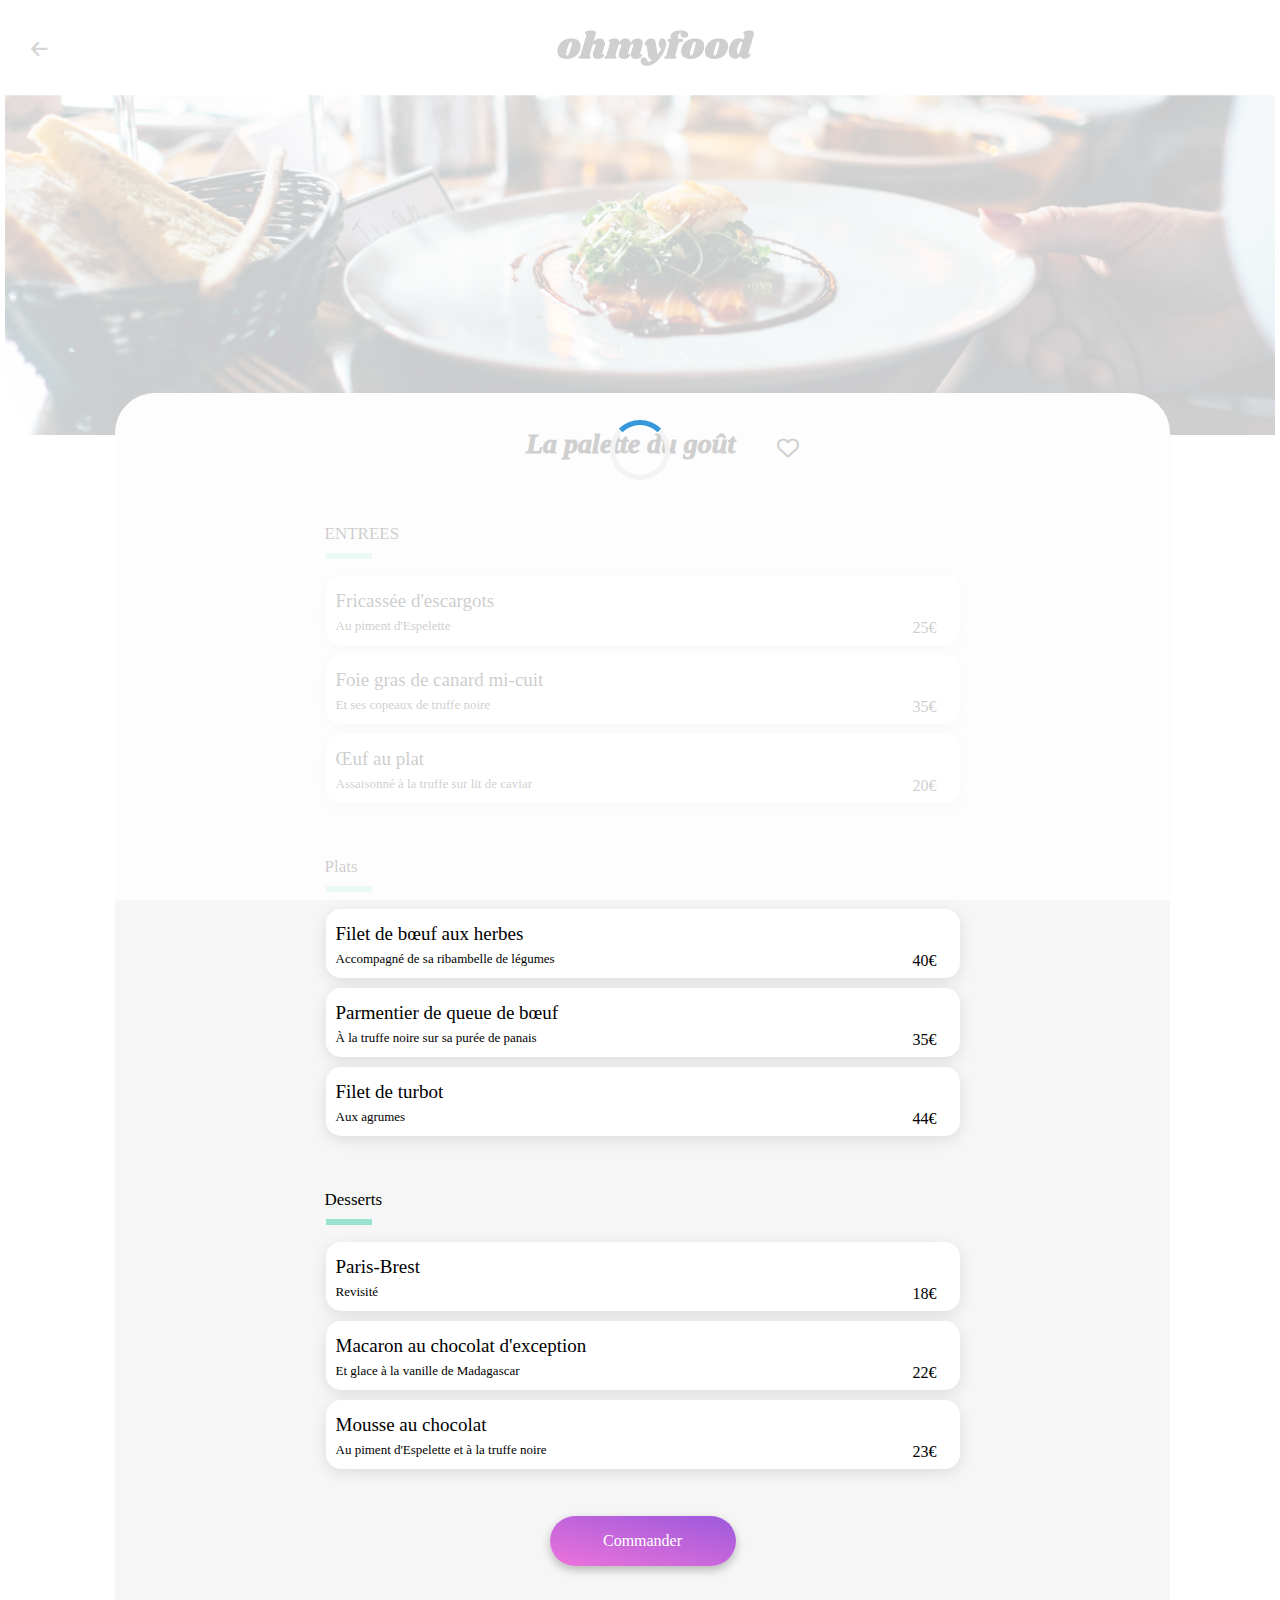
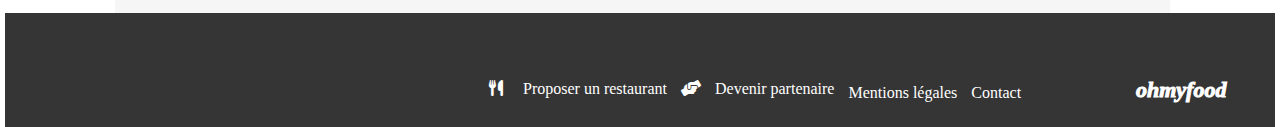
==== commit b17e7f30: "Hover des cadrs vert et ajout d'une animation-delay pour des list-items de la page1" ====
--- a/restaurant/page1.html
+++ b/restaurant/page1.html
@@ -40,49 +40,40 @@
 						<div>
 							<ul>
 								<li class="list-item">
-									<h2>Fricassée d'escargots</h2>
-									<p class="list-item-paraph">
-										Au piment d'Espelette
-										<span>25€</span>
-									</p>
-									<input type="checkbox" class="toggle-checkbox-1" id="trigger-1">
-      								<label for="trigger-1" class="trigger-1">
-										<div class="box-green">
-											<span>
-												<i class="fa-solid fa-check"></i>
-											</span>
-										</div>
-									</label>
+									<div class="card_dish">
+										<h2 class="list-item-titre">Fricassée d'escargots</h2>
+										<p class="list-item-p">Au piment d'Espelette</p>
+									</div>
+									<div class="card_price">25€</div>	
+									<div class="box-green">
+										<span>
+											<i class="fa-solid fa-check"></i>
+										</span>
+									</div>
 								</li>
 								<li class="list-item">
-									<h2>Foie gras de canard mi-cuit</h2>
-									<p class="list-item-paraph">
-										Et ses copeaux de truffe noire
-										<span class="montant-35">35€</span>
-									</p>
-									<input type="checkbox" class="toggle-checkbox-1" id="trigger-2">
-      								<label for="trigger-2" class="trigger-1">
-										<div class="box-green">
-											<span>
-												<i class="fa-solid fa-check"></i>
-											</span>
-										</div>
-									</label>
+									<div class="card_dish">
+										<h2 class="list-item-titre">Foie gras de canard mi-cuit</h2>
+										<p class="list-item-p">Et ses copeaux de truffe noire</p>
+									</div>
+									<div class="card_price">35€</div>	
+									<div class="box-green">
+										<span>
+											<i class="fa-solid fa-check"></i>
+										</span>
+									</div>
 								</li>
 								<li class="list-item">
-									<h2>Œuf au plat</h2>
-									<p class="list-item-paraph">
-										Assaisonné à la truffe sur lit de caviar
-										<span class="montant-20">20€</span>
-									</p>
-									<input type="checkbox" class="toggle-checkbox-1" id="trigger-3">
-      								<label for="trigger-3" class="trigger-1">
-										<div class="box-green">
-											<span>
-												<i class="fa-solid fa-check"></i>
-											</span>
-										</div>
-									</label>
+									<div class="card_dish">
+										<h2 class="list-item-titre">Œuf au plat</h2>
+										<p class="list-item-p">Assaisonné à la truffe sur lit de caviar</p>
+									</div>
+									<div class="card_price">20€</div>	
+									<div class="box-green">
+										<span>
+											<i class="fa-solid fa-check"></i>
+										</span>
+									</div>
 								</li>
 							</ul>
 						</div>
@@ -95,49 +86,40 @@
 					<div>
 						<ul>
 							<li class="list-item">
-								<h2>Filet de bœuf aux herbes</h2>
-								<p class="list-item-paraph">
-									Accompagné de sa ribambelle de légumes
-									<span class="montant-40">40€</span>
-								</p>
-								<input type="checkbox" class="toggle-checkbox-1" id="trigger-4">
-      							<label for="trigger-4" class="trigger-1">
-									<div class="box-green">
-										<span>
-											<i class="fa-solid fa-check"></i>
-										</span>
-									</div>
-								</label>
+								<div class="card_dish">
+									<h2 class="list-item-titre">Filet de bœuf aux herbes</h2>
+									<p class="list-item-p">Accompagné de sa ribambelle de légumes</p>
+								</div>
+								<div class="card_price">40€</div>	
+								<div class="box-green">
+									<span>
+										<i class="fa-solid fa-check"></i>
+									</span>
+								</div>
 							</li>
 							<li class="list-item">
-								<h2>Parmentier de queue de bœuf</h2>
-								<p class="list-item-paraph">
-									À la truffe noire sur sa purée de panais
-									<span class="montant-list">35€</span>
-								</p>
-								<input type="checkbox" class="toggle-checkbox-1" id="trigger-5">
-      							<label for="trigger-5" class="trigger-1">
-									<div class="box-green">
-										<span>
-											<i class="fa-solid fa-check"></i>
-										</span>
-									</div>
-								</label>
+								<div class="card_dish">
+									<h2 class="list-item-titre">Parmentier de queue de bœuf</h2>
+									<p class="list-item-p">À la truffe noire sur sa purée de panais</p>
+								</div>
+								<div class="card_price">35€</div>	
+								<div class="box-green">
+									<span>
+										<i class="fa-solid fa-check"></i>
+									</span>
+								</div>
 							</li>
 							<li class="list-item">
-								<h2>Filet de turbot</h2>
-								<p class="list-item-paraph">
-									Aux agrumes
-									<span class="montant-list-1">44€</span>
-								</p>
-								<input type="checkbox" class="toggle-checkbox-1" id="trigger-6">
-      							<label for="trigger-6" class="trigger-1">
-									<div class="box-green">
-										<span>
-											<i class="fa-solid fa-check"></i>
-										</span>
-									</div>
-								</label>
+								<div class="card_dish">
+									<h2 class="list-item-titre">Filet de turbot</h2>
+									<p class="list-item-p">Aux agrumes</p>
+								</div>
+								<div class="card_price">44€</div>	
+								<div class="box-green">
+									<span>
+										<i class="fa-solid fa-check"></i>
+									</span>
+								</div>
 							</li>
 						</ul>
 					</div>
@@ -150,49 +132,40 @@
 					<div>
 						<ul>
 							<li class="list-item">
-								<h2>Paris-Brest</h2>
-								<p class="list-item-paraph">
-									Revisité
-									<span class="montant-list-2">18€</span>
-								</p>
-								<input type="checkbox" class="toggle-checkbox-1" id="trigger-7">
-      							<label for="trigger-7" class="trigger-1">
-									<div class="box-green">
-										<span>
-											<i class="fa-solid fa-check"></i>
-										</span>
-									</div>
-								</label>
+								<div class="card_dish">
+									<h2 class="list-item-titre">Paris-Brest</h2>
+									<p class="list-item-p">Revisité</p>
+								</div>
+								<div class="card_price">18€</div>	
+								<div class="box-green">
+									<span>
+										<i class="fa-solid fa-check"></i>
+									</span>
+								</div>
 							</li>
 							<li class="list-item">
-								<h2>Macaron au chocolat d'exception</h2>
-								<p class="list-item-paraph">
-									Et glace à la vanille de Madagascar
-									<span class="montant-list-3">22€</span>
-								</p>
-								<input type="checkbox" class="toggle-checkbox-1" id="trigger-8">
-      							<label for="trigger-8" class="trigger-1">
-									<div class="box-green">
-										<span>
-											<i class="fa-solid fa-check"></i>
-										</span>
-									</div>
-								</label>
+								<div class="card_dish">
+									<h2 class="list-item-titre">Macaron au chocolat d'exception</h2>
+									<p class="list-item-p">Et glace à la vanille de Madagascar</p>
+								</div>
+								<div class="card_price">22€</div>	
+								<div class="box-green">
+									<span>
+										<i class="fa-solid fa-check"></i>
+									</span>
+								</div>
 							</li>
 							<li class="list-item">
-								<h2>Mousse au chocolat</h2>
-								<p class="list-item-paraph">
-									Au piment d'Espelette et à la truffe noire
-									<span class="montant-list-4">23€</span>
-								</p>
-								<input type="checkbox" class="toggle-checkbox-1" id="trigger-9">
-      							<label for="trigger-9" class="trigger-1">
-									<div class="box-green">
-										<span>
-											<i class="fa-solid fa-check"></i>
-										</span>
-									</div>
-								</label>
+								<div class="card_dish">
+									<h2 class="list-item-titre">Mousse au chocolat</h2>
+									<p class="list-item-p">Au piment d'Espelette et à la truffe noire</p>
+								</div>
+								<div class="card_price">23€</div>	
+								<div class="box-green">
+									<span>
+										<i class="fa-solid fa-check"></i>
+									</span>
+								</div>
 							</li>
 						</ul>
 					</div>
--- a/sass/main.css
+++ b/sass/main.css
@@ -1,19 +1,11 @@
-@keyframes slideIn {
+@keyframes animation-delay {
   from {
-    width: 0;
     opacity: 0;
+    transform: translate3d(0, 100%, 0);
   }
   to {
-    width: 17%;
     opacity: 1;
-  }
-}
-@keyframes movePrice {
-  from {
-    transform: translateX(0);
-  }
-  to {
-    transform: translateX(-40%);
+    transform: translate3d(0, 0, 0);
   }
 }
 @keyframes spin {
@@ -682,6 +674,10 @@
 }
 
 .list-item {
+  display: flex;
+  flex-direction: row;
+  align-items: center;
+  justify-content: space-between;
   position: relative;
   margin-left: -40px;
   width: 349px;
@@ -692,401 +688,74 @@
   list-style-type: none;
   cursor: pointer;
   overflow: hidden;
+  animation: animation-delay 1s ease-in both;
 }
 @media (min-width: 1024px) {
   .list-item {
     width: 634px;
   }
 }
-.list-item h2 {
+.list-item .card_dish {
+  width: 230px;
+  height: 50px;
+  display: flex;
+  flex-direction: column;
+  align-items: flex-start;
+  justify-content: center;
+  margin-left: 10px;
+  border: none;
+  margin-top: 0;
+}
+@media (min-width: 1024px) {
+  .list-item .card_dish {
+    margin-top: -20px;
+  }
+}
+.list-item .card_dish .list-item-titre {
   width: 267px;
   height: 21px;
-  font-size: 18px;
+  margin-bottom: -6px;
+  font-size: 19px;
   font-weight: 500;
-  line-height: 21.09px;
-  margin-top: 12px;
-  padding-left: 12px;
   text-wrap: nowrap;
 }
-.list-item .list-item-paraph {
-  font-size: 13px;
+.list-item .card_dish .list-item-p {
   width: 200px;
   height: 19px;
-  margin-top: -10px;
-  font-size: 14px;
-  padding-left: 12px;
+  font-size: 13px;
   text-wrap: nowrap;
 }
-@media (min-width: 1024px) {
-  .list-item .list-item-paraph {
-    text-wrap: nowrap;
-    width: 0;
-  }
-}
-.list-item .list-item-paraph span {
-  margin-left: 158px;
-  font-weight: bold;
-  transition: transform 1s ease;
-}
-@media (min-width: 1024px) {
-  .list-item .list-item-paraph span {
-    margin-left: 448px;
-  }
-}
-.list-item .list-item-paraph .montant-35 {
-  margin-left: 108px;
-  font-weight: bold;
-}
-@media (min-width: 1024px) {
-  .list-item .list-item-paraph .montant-35 {
-    margin-left: 396px;
-  }
-}
-.list-item .list-item-paraph .montant-20 {
-  margin-left: 60px;
-  font-weight: bold;
-}
-@media (min-width: 1024px) {
-  .list-item .list-item-paraph .montant-20 {
-    margin-left: 347px;
-  }
-}
-.list-item .list-item-paraph .montant-40 {
-  margin-left: 29px;
-  font-weight: bold;
-}
-@media (min-width: 1024px) {
-  .list-item .list-item-paraph .montant-40 {
-    margin-left: 314px;
-  }
-}
-.list-item .list-item-paraph .montant-list {
-  margin-left: 54px;
-  font-weight: bold;
-}
-@media (min-width: 1024px) {
-  .list-item .list-item-paraph .montant-list {
-    margin-left: 338px;
-  }
-}
-.list-item .list-item-paraph .montant-list-1 {
-  margin-left: 211px;
-  font-weight: bold;
-}
-@media (min-width: 1024px) {
-  .list-item .list-item-paraph .montant-list-1 {
-    margin-left: 495px;
-  }
-}
-.list-item .list-item-paraph .montant-list-2 {
-  margin-left: 243px;
-  font-weight: bold;
-}
-@media (min-width: 1024px) {
-  .list-item .list-item-paraph .montant-list-2 {
-    margin-left: 527px;
-  }
-}
-.list-item .list-item-paraph .montant-list-3 {
-  margin-left: 75px;
-  font-weight: bold;
-}
-@media (min-width: 1024px) {
-  .list-item .list-item-paraph .montant-list-3 {
-    margin-left: 358px;
-  }
-}
-.list-item .list-item-paraph .montant-list-4 {
-  margin-left: 46px;
-  font-weight: bold;
-}
-@media (min-width: 1024px) {
-  .list-item .list-item-paraph .montant-list-4 {
-    margin-left: 327px;
-  }
-}
-.list-item .list-item-paraph .montant-page2-1 {
-  margin-left: 169px;
-  font-weight: bold;
-}
-@media (min-width: 1024px) {
-  .list-item .list-item-paraph .montant-page2-1 {
-    margin-left: 448px;
-  }
-}
-.list-item .list-item-paraph .montant-page2-2 {
-  margin-left: 85px;
-  font-weight: bold;
-}
-@media (min-width: 1024px) {
-  .list-item .list-item-paraph .montant-page2-2 {
-    margin-left: 365px;
-  }
-}
-.list-item .list-item-paraph .montant-page2-3 {
-  margin-left: 222px;
-  font-weight: bold;
-}
-@media (min-width: 1024px) {
-  .list-item .list-item-paraph .montant-page2-3 {
-    margin-left: 502px;
-  }
-}
-.list-item .list-item-paraph .montant-page2-4 {
-  margin-left: 160px;
-  font-weight: bold;
-}
-@media (min-width: 1024px) {
-  .list-item .list-item-paraph .montant-page2-4 {
-    margin-left: 440px;
-  }
-}
-.list-item .list-item-paraph .montant-page2-5 {
-  margin-left: 130px;
-  font-weight: bold;
-}
-@media (min-width: 1024px) {
-  .list-item .list-item-paraph .montant-page2-5 {
-    margin-left: 410px;
-  }
-}
-.list-item .list-item-paraph .montant-page2-6 {
-  margin-left: 154px;
-  font-weight: bold;
-}
-@media (min-width: 1024px) {
-  .list-item .list-item-paraph .montant-page2-6 {
-    margin-left: 435px;
-  }
-}
-.list-item .list-item-paraph .montant-page2-7 {
-  margin-left: 240px;
-  font-weight: bold;
-}
-@media (min-width: 1024px) {
-  .list-item .list-item-paraph .montant-page2-7 {
-    margin-left: 517px;
-  }
-}
-.list-item .list-item-paraph .montant-page2-8 {
-  margin-left: 230px;
-  font-weight: bold;
-}
-@media (min-width: 1024px) {
-  .list-item .list-item-paraph .montant-page2-8 {
-    margin-left: 508px;
-  }
-}
-.list-item .list-item-paraph .montant-page2-9 {
-  margin-left: 208px;
-  font-weight: bold;
-}
-@media (min-width: 1024px) {
-  .list-item .list-item-paraph .montant-page2-9 {
-    margin-left: 485px;
-  }
-}
-.list-item .list-item-paraph .montant-page3-1 {
-  margin-left: 46px;
-  font-weight: bold;
-}
-@media (min-width: 1024px) {
-  .list-item .list-item-paraph .montant-page3-1 {
-    margin-left: 326px;
-  }
-}
-.list-item .list-item-paraph .montant-page3-2 {
-  margin-left: 109px;
-  font-weight: bold;
-}
-@media (min-width: 1024px) {
-  .list-item .list-item-paraph .montant-page3-2 {
-    margin-left: 390px;
-  }
-}
-.list-item .list-item-paraph .montant-page3-3 {
-  margin-left: 114px;
-  font-weight: bold;
-}
-@media (min-width: 1024px) {
-  .list-item .list-item-paraph .montant-page3-3 {
-    margin-left: 394px;
-  }
-}
-.list-item .list-item-paraph .montant-page3-4 {
-  margin-left: 92px;
-  font-weight: bold;
-}
-@media (min-width: 1024px) {
-  .list-item .list-item-paraph .montant-page3-4 {
-    margin-left: 371px;
-  }
-}
-.list-item .list-item-paraph .montant-page3-5 {
-  margin-left: 109px;
-  font-weight: bold;
-}
-@media (min-width: 1024px) {
-  .list-item .list-item-paraph .montant-page3-5 {
-    margin-left: 389px;
-  }
-}
-.list-item .list-item-paraph .montant-page3-6 {
-  margin-left: 147px;
-  font-weight: bold;
-}
-@media (min-width: 1024px) {
-  .list-item .list-item-paraph .montant-page3-6 {
-    margin-left: 428px;
-  }
-}
-.list-item .list-item-paraph .montant-page3-7 {
-  margin-left: 72px;
-  font-weight: bold;
-}
-@media (min-width: 1024px) {
-  .list-item .list-item-paraph .montant-page3-7 {
-    margin-left: 352px;
-  }
-}
-.list-item .list-item-paraph .montant-page3-8 {
-  margin-left: 29px;
-  font-weight: bold;
-}
-@media (min-width: 1024px) {
-  .list-item .list-item-paraph .montant-page3-8 {
-    margin-left: 307px;
-  }
-}
-.list-item .list-item-paraph .montant-page3-9 {
-  margin-left: 132px;
-  font-weight: bold;
-}
-@media (min-width: 1024px) {
-  .list-item .list-item-paraph .montant-page3-9 {
-    margin-left: 410px;
-  }
-}
-.list-item .list-item-paraph .montant-page3-10 {
-  margin-left: 206px;
-  font-weight: bold;
-}
-@media (min-width: 1024px) {
-  .list-item .list-item-paraph .montant-page3-10 {
-    margin-left: 484px;
-  }
-}
-.list-item .list-item-paraph .montant-page4-1 {
-  margin-left: 168px;
-  font-weight: bold;
-}
-@media (min-width: 1024px) {
-  .list-item .list-item-paraph .montant-page4-1 {
-    margin-left: 448px;
-  }
-}
-.list-item .list-item-paraph .montant-page4-2 {
-  margin-left: 111px;
-  font-weight: bold;
-}
-@media (min-width: 1024px) {
-  .list-item .list-item-paraph .montant-page4-2 {
-    margin-left: 392px;
-  }
-}
-.list-item .list-item-paraph .montant-page4-3 {
-  margin-left: 234px;
-  font-weight: bold;
-}
-@media (min-width: 1024px) {
-  .list-item .list-item-paraph .montant-page4-3 {
-    margin-left: 515px;
-  }
-}
-.list-item .list-item-paraph .montant-page4-4 {
-  margin-left: 53px;
-  font-weight: bold;
-}
-@media (min-width: 1024px) {
-  .list-item .list-item-paraph .montant-page4-4 {
-    margin-left: 334px;
-  }
-}
-.list-item .list-item-paraph .montant-page4-5 {
-  margin-left: 75px;
-  font-weight: bold;
-}
-@media (min-width: 1024px) {
-  .list-item .list-item-paraph .montant-page4-5 {
-    margin-left: 357px;
-  }
-}
-.list-item .list-item-paraph .montant-page4-6 {
-  margin-left: 63px;
-  font-weight: bold;
-}
-@media (min-width: 1024px) {
-  .list-item .list-item-paraph .montant-page4-6 {
-    margin-left: 345px;
-  }
-}
-.list-item .list-item-paraph .montant-page4-7 {
-  margin-left: 154px;
-  font-weight: bold;
-}
-@media (min-width: 1024px) {
-  .list-item .list-item-paraph .montant-page4-7 {
-    margin-left: 437px;
-  }
-}
-.list-item .list-item-paraph .montant-page4-8 {
-  margin-left: 235px;
-  font-weight: bold;
-}
-@media (min-width: 1024px) {
-  .list-item .list-item-paraph .montant-page4-8 {
-    margin-left: 519px;
-  }
-}
-.list-item .list-item-paraph .montant-page4-9 {
-  margin-left: 118px;
-  font-weight: bold;
-}
-@media (min-width: 1024px) {
-  .list-item .list-item-paraph .montant-page4-9 {
-    margin-left: 404px;
-  }
-}
-
-.list--itam {
-  margin-top: 60px;
-}
-
-.list-item-page3 {
-  height: 85px;
-}
-
-.trigger-1 .box-green {
-  display: flex;
-  align-items: center;
-  justify-content: center;
+.list-item .card_price {
+  margin-top: 33px;
+  margin-right: 15px;
+  border: none;
+  transition: 0.6s ease-in-out;
+}
+@media (min-width: 1024px) {
+  .list-item .card_price {
+    margin-top: 15px;
+  }
+}
+.list-item .box-green {
   position: absolute;
+  display: flex;
+  align-items: center;
+  justify-content: center;
   background: rgb(153, 226, 208);
   width: 56px;
-  right: -70px;
-  height: 70px;
+  right: -126px;
+  height: 71px;
   border: none;
   margin-top: -1px;
   border-radius: 0px 15px 15px 0px;
-  opacity: 0;
-}
-@media (min-width: 1024px) {
-  .trigger-1 .box-green {
-    margin-left: 634px;
-    height: 71px;
-  }
-}
-.trigger-1 .box-green span {
+  transition: 0.6s ease-in-out;
+}
+@media (min-width: 1024px) {
+  .list-item .box-green {
+    margin-top: -20px;
+  }
+}
+.list-item .box-green span {
   display: flex;
   align-items: center;
   justify-content: center;
@@ -1095,7 +764,7 @@
   background-color: white;
   border-radius: 50px;
 }
-.trigger-1 .box-green span i {
+.list-item .box-green span i {
   display: flex;
   align-items: center;
   justify-content: center;
@@ -1104,29 +773,37 @@
   padding: 2px 2px 0 2px;
 }
 
-.toggle-checkbox-1 {
-  display: none;
-}
-
-.trigger-1 {
-  display: block;
-  cursor: pointer;
-  width: 100%;
-  height: 100%;
-  margin-top: -71px;
-}
-
-.toggle-checkbox-1:checked + .trigger-1 div {
-  animation: slideIn 0.5s forwards;
-}
-
-@media (min-width: 1024px) {
-  .toggle-checkbox-1:hover + .trigger-1 div {
-    animation: slideIn 0.5s forwards;
-  }
-}
-.toggle-checkbox-1:checked ~ .trigger-1 p span {
-  animation: movePrice 0.5s forwards;
+.list-item:nth-child(1) {
+  animation-delay: 1s;
+}
+
+.list-item:nth-child(2) {
+  animation-delay: 2s;
+}
+
+.list-item:nth-child(3) {
+  animation-delay: 3s;
+}
+
+.list-item:hover .card_price {
+  transform: translateX(-200%);
+}
+@media (min-width: 1024px) {
+  .list-item:hover .card_price {
+    transform: translateX(-135%);
+  }
+}
+
+.list-item:hover .box-green {
+  transform: translateX(-100%);
+}
+
+.list--itam {
+  margin-top: 60px;
+}
+
+.list-item-page3 {
+  height: 85px;
 }
 
 .titre__button {
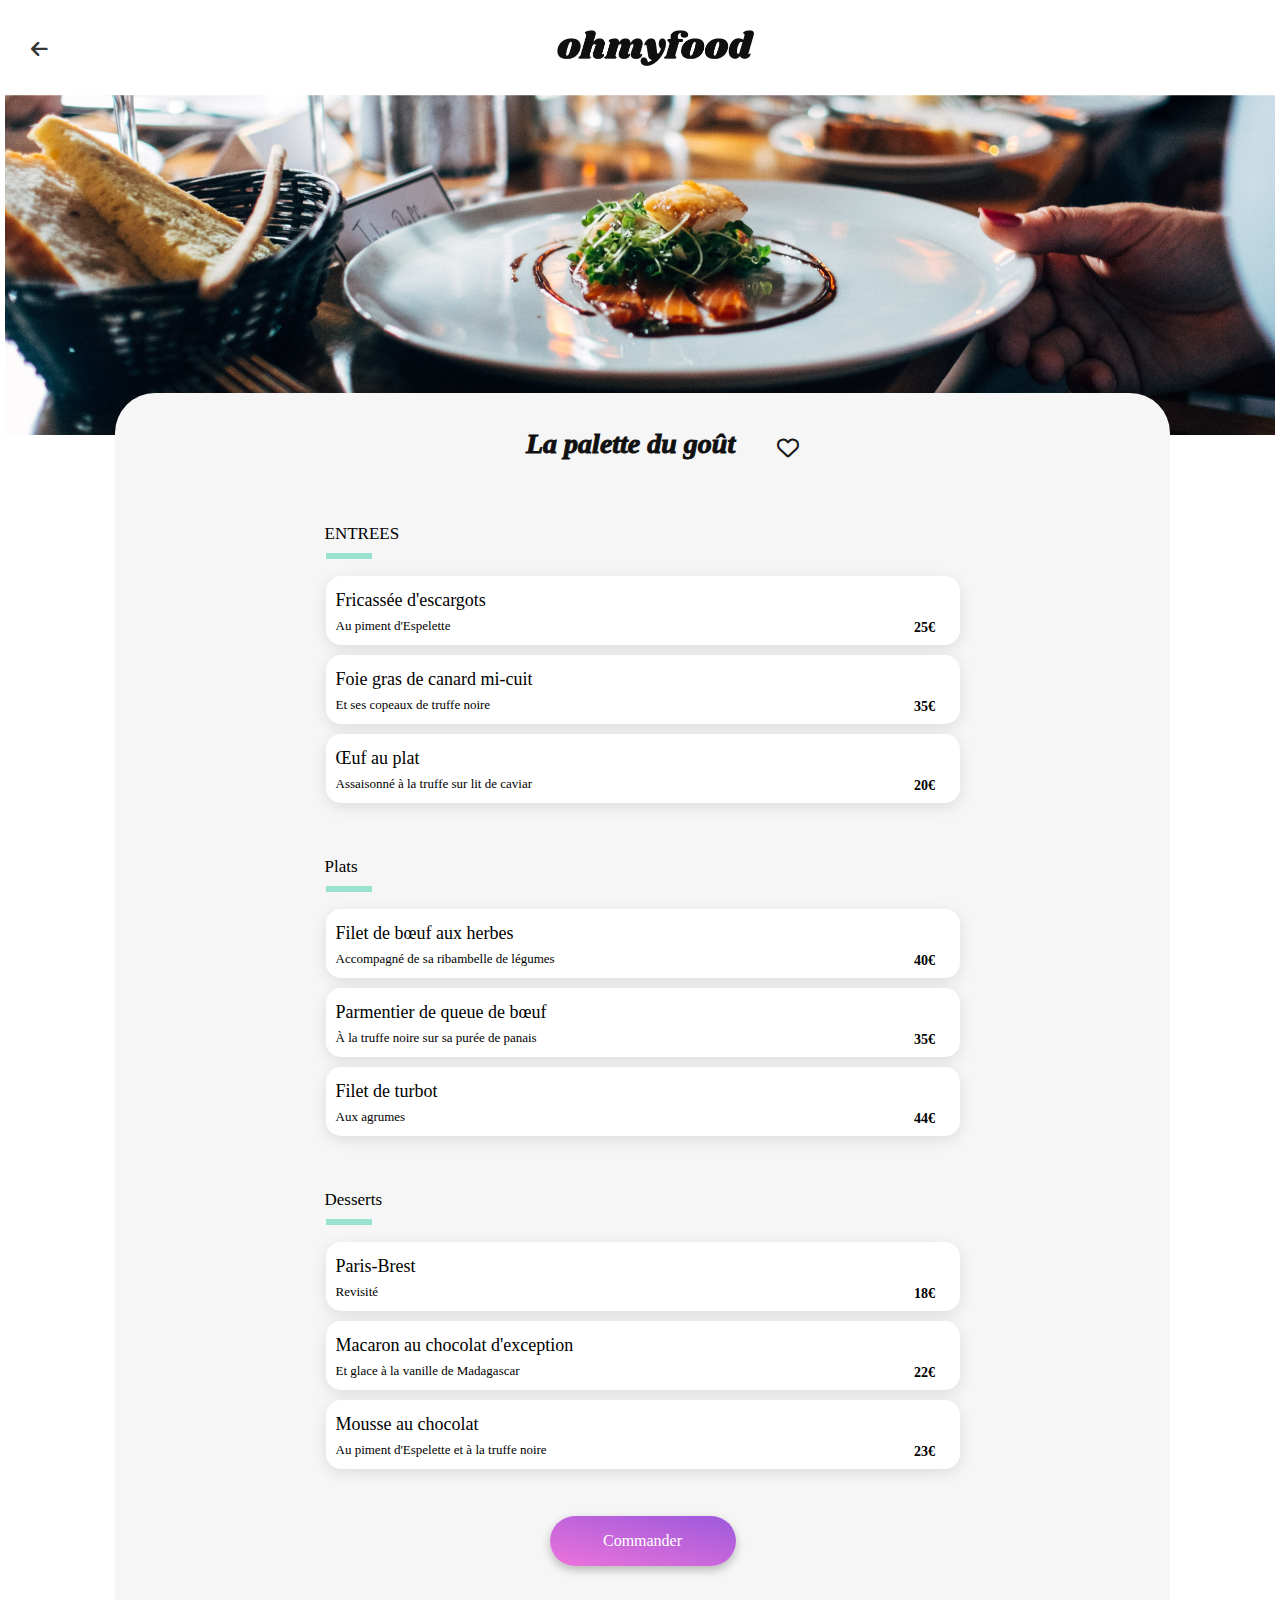
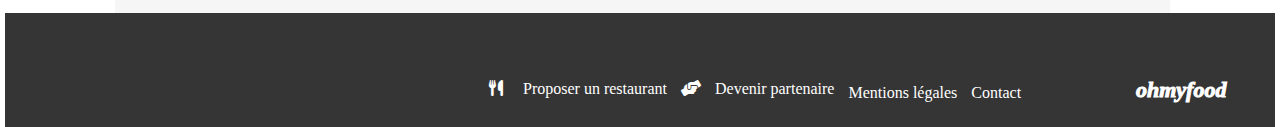
==== commit ee5b78d7: "Effacer l'animation de Loader des pages" ====
--- a/restaurant/page1.html
+++ b/restaurant/page1.html
@@ -8,9 +8,6 @@
 	<link rel="stylesheet" href="../sass/main.css">
 </head>
 <body>
-	<div class="loader-overlay">
-		<div class="loader"></div>
-	</div>
 	<div class="container">
 		<header class="headers">
 			<div class="pages-log">
--- a/sass/main.css
+++ b/sass/main.css
@@ -688,7 +688,7 @@
   list-style-type: none;
   cursor: pointer;
   overflow: hidden;
-  animation: animation-delay 1s ease-in both;
+  animation: animation-delay 0.8s ease-in both;
 }
 @media (min-width: 1024px) {
   .list-item {
@@ -715,7 +715,7 @@
   width: 267px;
   height: 21px;
   margin-bottom: -6px;
-  font-size: 19px;
+  font-size: 18px;
   font-weight: 500;
   text-wrap: nowrap;
 }
@@ -730,6 +730,8 @@
   margin-right: 15px;
   border: none;
   transition: 0.6s ease-in-out;
+  font-weight: bold;
+  font-size: 14px;
 }
 @media (min-width: 1024px) {
   .list-item .card_price {
@@ -773,6 +775,14 @@
   padding: 2px 2px 0 2px;
 }
 
+.list--itam {
+  margin-top: 60px;
+}
+
+.list-item-page3 {
+  height: 85px;
+}
+
 .list-item:nth-child(1) {
   animation-delay: 1s;
 }
@@ -785,6 +795,10 @@
   animation-delay: 3s;
 }
 
+.list-item:nth-child(4) {
+  animation-delay: 4s;
+}
+
 .list-item:hover .card_price {
   transform: translateX(-200%);
 }
@@ -796,14 +810,6 @@
 
 .list-item:hover .box-green {
   transform: translateX(-100%);
-}
-
-.list--itam {
-  margin-top: 60px;
-}
-
-.list-item-page3 {
-  height: 85px;
 }
 
 .titre__button {
